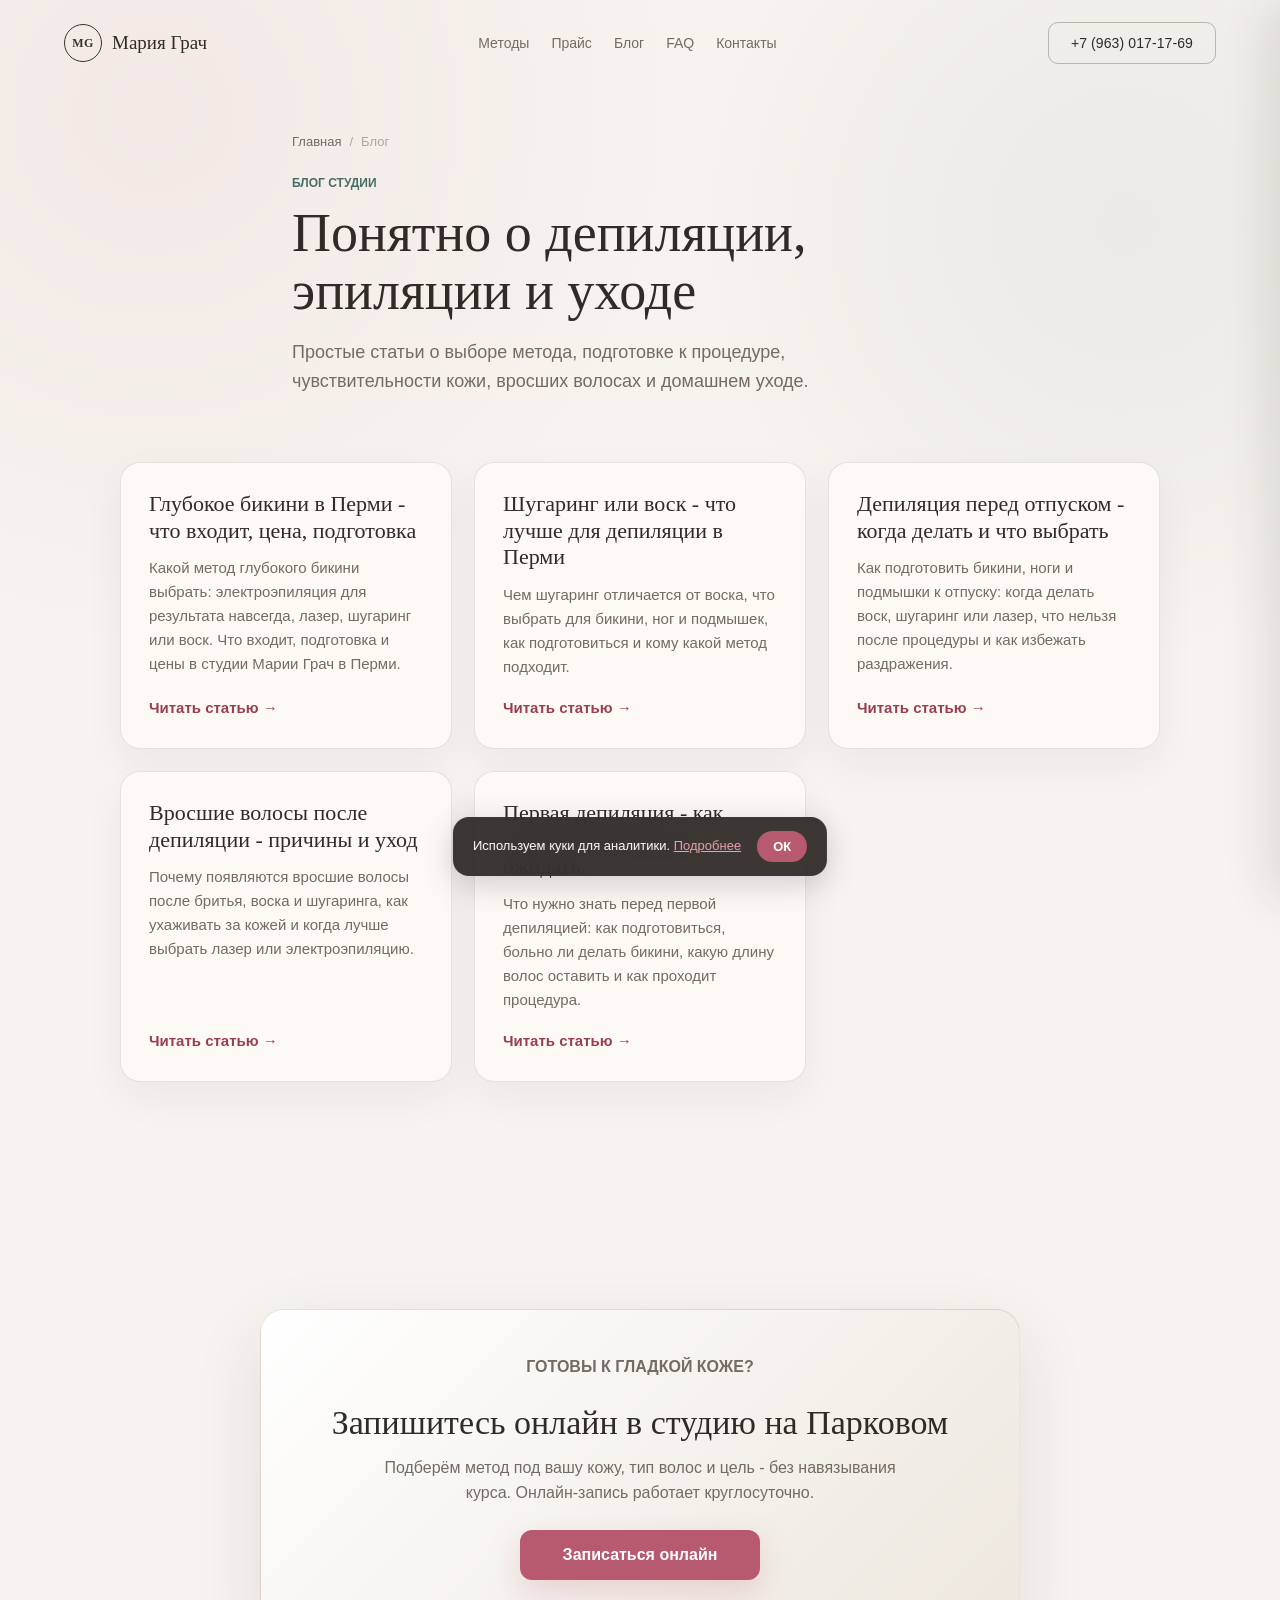
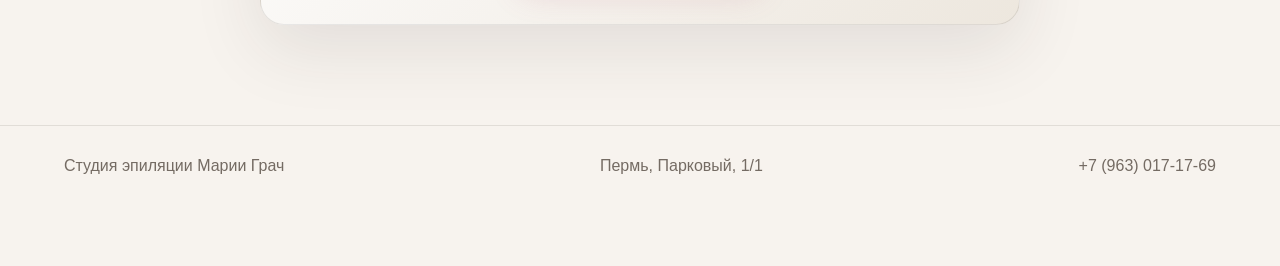
==== blog/index.html @ eac186ff "Обновить тексты блока блога" ====
<!doctype html>
<html lang="ru">
  <head>
    <meta charset="utf-8">
    <meta name="viewport" content="width=device-width, initial-scale=1">
    <title>Блог студии Марии Грач - депиляция и эпиляция в Перми</title>
    <meta name="description" content="Простые статьи о выборе метода, подготовке к процедуре, чувствительности кожи, вросших волосах и домашнем уходе от студии Марии Грач в Перми.">
    <meta name="theme-color" content="#f8f3f4">
    <meta property="og:title" content="Блог студии Марии Грач">
    <meta property="og:description" content="Разбираем простым языком лазер, электроэпиляцию, воск и шугаринг: без давления, страшилок и обещаний, которым нельзя верить.">
    <meta property="og:type" content="website">
    <meta property="og:url" content="https://www.grach-studio.ru/blog/">
    <meta property="og:image" content="https://www.grach-studio.ru/assets/img/hero.jpg">
    <link rel="canonical" href="https://www.grach-studio.ru/blog/">
    <link rel="icon" type="image/svg+xml" href="/favicon.svg">
    <link rel="icon" type="image/png" sizes="32x32" href="/favicon-32.png">
    <link rel="apple-touch-icon" href="/apple-touch-icon.png">
    <!-- Yandex.Metrika counter -->
    <script type="text/javascript">
        (function(m,e,t,r,i,k,a){
            m[i]=m[i]||function(){(m[i].a=m[i].a||[]).push(arguments)};
            m[i].l=1*new Date();
            for (var j = 0; j < document.scripts.length; j++) {if (document.scripts[j].src === r) { return; }}
            k=e.createElement(t),a=e.getElementsByTagName(t)[0],k.async=1,k.src=r,a.parentNode.insertBefore(k,a)
        })(window, document,'script','https://mc.yandex.ru/metrika/tag.js?id=109386062', 'ym');
        ym(109386062, 'init', {ssr:true, webvisor:true, clickmap:true, ecommerce:"dataLayer", referrer: document.referrer, url: location.href, accurateTrackBounce:true, trackLinks:true});
    </script>
    <noscript><div><img src="https://mc.yandex.ru/watch/109386062" style="position:absolute; left:-9999px;" alt="" /></div></noscript>
    <!-- /Yandex.Metrika counter -->
    <link rel="stylesheet" href="/styles.css?v=20260612-1">
  </head>
  <body class="blog-page">
    <header class="site-header">
      <a class="brand" href="/" aria-label="Студия эпиляции Марии Грач">
        <span class="brand-mark">MG</span>
        <span>Мария Грач</span>
      </a>
      <nav class="nav" aria-label="Основная навигация">
        <a href="/#methods">Методы</a>
        <a href="/#price">Прайс</a>
        <a href="/blog/">Блог</a>
        <a href="/#faq">FAQ</a>
        <a href="/#contacts">Контакты</a>
      </nav>
      <div class="header-actions" aria-label="Быстрые действия">
        <a class="header-phone" href="tel:+79630171769">+7 (963) 017-17-69</a>
        <button class="burger-btn" id="burgerBtn" aria-label="Открыть меню" aria-expanded="false">
          <span></span><span></span><span></span>
        </button>
      </div>
    </header>

    <div class="nav-overlay" id="navOverlay"></div>
    <nav class="nav-drawer" id="navDrawer" aria-label="Мобильное меню">
      <button class="nav-drawer-close" id="drawerClose" aria-label="Закрыть меню">&#x2715;</button>
      <div class="nav-drawer-links">
        <a href="/#methods" data-drawer-link>Методы</a>
        <a href="/#price" data-drawer-link>Прайс</a>
        <a href="/blog/" data-drawer-link>Блог</a>
        <a href="/#faq" data-drawer-link>FAQ</a>
        <a href="/#contacts" data-drawer-link>Контакты</a>
      </div>
      <a class="nav-drawer-phone" href="tel:+79630171769">+7 (963) 017-17-69</a>
      <a class="nav-drawer-cta" href="https://dikidi.net/980738">Записаться онлайн</a>
    </nav>

    <main id="top">
      <section class="blog-index-hero">
        <nav class="blog-breadcrumb" aria-label="Хлебные крошки">
          <a href="/">Главная</a> <span>/</span> <span>Блог</span>
        </nav>
        <p class="eyebrow">Блог студии</p>
        <h1>Понятно о депиляции, эпиляции и уходе</h1>
        <p class="blog-index-lead">Простые статьи о выборе метода, подготовке к процедуре, чувствительности кожи, вросших волосах и домашнем уходе.</p>
      </section>

      <section class="blog-index-list section">
        <div class="blog-grid">
          <article class="blog-card">
            <h2><a href="/blog/glubokoe-bikini-perm/">Глубокое бикини в Перми - что входит, цена, подготовка</a></h2>
            <p>Какой метод глубокого бикини выбрать: электроэпиляция для результата навсегда, лазер, шугаринг или воск. Что входит, подготовка и цены в студии Марии Грач в Перми.</p>
            <a class="blog-card-link" href="/blog/glubokoe-bikini-perm/">Читать статью →</a>
          </article>
          <article class="blog-card">
            <h2><a href="/blog/shugaring-ili-vosk/">Шугаринг или воск - что лучше для депиляции в Перми</a></h2>
            <p>Чем шугаринг отличается от воска, что выбрать для бикини, ног и подмышек, как подготовиться и кому какой метод подходит.</p>
            <a class="blog-card-link" href="/blog/shugaring-ili-vosk/">Читать статью →</a>
          </article>
          <article class="blog-card">
            <h2><a href="/blog/depilyaciya-pered-otpuskom/">Депиляция перед отпуском - когда делать и что выбрать</a></h2>
            <p>Как подготовить бикини, ноги и подмышки к отпуску: когда делать воск, шугаринг или лазер, что нельзя после процедуры и как избежать раздражения.</p>
            <a class="blog-card-link" href="/blog/depilyaciya-pered-otpuskom/">Читать статью →</a>
          </article>
          <article class="blog-card">
            <h2><a href="/blog/vrosshie-volosy-posle-depilyacii/">Вросшие волосы после депиляции - причины и уход</a></h2>
            <p>Почему появляются вросшие волосы после бритья, воска и шугаринга, как ухаживать за кожей и когда лучше выбрать лазер или электроэпиляцию.</p>
            <a class="blog-card-link" href="/blog/vrosshie-volosy-posle-depilyacii/">Читать статью →</a>
          </article>
          <article class="blog-card">
            <h2><a href="/blog/pervaya-depilyaciya/">Первая депиляция - как подготовиться и чего ожидать</a></h2>
            <p>Что нужно знать перед первой депиляцией: как подготовиться, больно ли делать бикини, какую длину волос оставить и как проходит процедура.</p>
            <a class="blog-card-link" href="/blog/pervaya-depilyaciya/">Читать статью →</a>
          </article>
        </div>
      </section>

      <section class="blog-cta-wide">
        <div class="blog-cta">
          <p class="eyebrow">Готовы к гладкой коже?</p>
          <h2>Запишитесь онлайн в студию на Парковом</h2>
          <p>Подберём метод под вашу кожу, тип волос и цель - без навязывания курса. Онлайн-запись работает круглосуточно.</p>
          <a class="button primary" href="https://dikidi.net/980738">Записаться онлайн</a>
        </div>
      </section>
    </main>

    <footer class="footer">
      <span>Студия эпиляции Марии Грач</span>
      <span>Пермь, Парковый, 1/1</span>
      <a href="tel:+79630171769">+7 (963) 017-17-69</a>
    </footer>

    <div class="mobile-bar" aria-label="Быстрая запись">
      <a href="https://dikidi.net/980738">Онлайн запись</a>
    </div>

    <div class="cookie-banner" id="cookieBanner">
      <p>Используем куки для аналитики. <a href="/privacy.html" target="_blank">Подробнее</a></p>
      <button class="cookie-btn" id="cookieAccept">ОК</button>
    </div>

    <script src="/script.js"></script>
  </body>
</html>
---- styles.css ----
:root {
  --bg: #F7F3EE;
  --surface: #FDFAF6;
  --ink: #302B27;
  --muted: #746B63;
  --line: rgba(70, 60, 50, 0.12);
  --rose: #B75A70;
  --rose-dark: #9A3D52;
  --teal: #476f67;
  --clay: #b87661;
  --ivory: #FDFAF5;
  --deep: #2A2420;
  --lilac: #EDE7DE;
  --shadow: 0 24px 70px rgba(48, 43, 39, 0.10);
}

* {
  box-sizing: border-box;
}

@keyframes fadeUp {
  from { opacity: 0; transform: translateY(18px); }
  to   { opacity: 1; transform: translateY(0); }
}

html {
  scroll-behavior: smooth;
}

body {
  margin: 0;
  font-family: "Segoe UI", "Helvetica Neue", Arial, sans-serif;
  color: var(--ink);
  background:
    radial-gradient(circle at 12% 8%, rgba(168, 75, 92, 0.08), transparent 28%),
    radial-gradient(circle at 84% 18%, rgba(71, 111, 103, 0.09), transparent 24%),
    linear-gradient(135deg, rgba(255, 255, 255, 0.28) 0 25%, transparent 25% 50%, rgba(255, 255, 255, 0.18) 50% 75%, transparent 75%),
    var(--bg);
  background-size: auto, auto, 18px 18px, auto;
  line-height: 1.5;
  font-weight: 400;
}

img {
  display: block;
  width: 100%;
  height: auto;
}

a {
  color: inherit;
}

.site-header {
  position: fixed;
  top: 0;
  left: 0;
  right: 0;
  z-index: 100;
  display: flex;
  align-items: center;
  justify-content: space-between;
  gap: 20px;
  width: 100%;
  padding: 22px clamp(40px, 5vw, 72px);
  background: transparent;
  border: none;
  border-radius: 0;
  box-shadow: none;
  backdrop-filter: none;
  -webkit-backdrop-filter: none;
  transition: background 0.32s ease, box-shadow 0.32s ease;
}

.site-header.is-scrolled {
  background: rgba(247, 243, 238, 0.94);
  box-shadow: 0 1px 0 rgba(70, 60, 50, 0.08);
  backdrop-filter: blur(18px);
  -webkit-backdrop-filter: blur(18px);
}

.brand {
  display: inline-flex;
  align-items: center;
  gap: 10px;
  font-weight: 700;
  text-decoration: none;
  white-space: nowrap;
}

.brand-mark {
  display: grid;
  width: 38px;
  height: 38px;
  place-items: center;
  color: #3A332D;
  background: transparent;
  border: 1.5px solid #3A332D;
  border-radius: 50%;
  font-size: 12px;
  font-weight: 600;
  letter-spacing: 0.5px;
  font-family: Georgia, "Times New Roman", serif;
}

.brand span:last-child {
  font-family: Georgia, "Times New Roman", serif;
  font-size: 19px;
  font-weight: 400;
  color: #302B27;
}

.nav {
  display: flex;
  align-items: center;
  gap: 22px;
  color: var(--muted);
  font-size: 14px;
  font-weight: 400;
}

.nav a {
  transition: color 0.18s ease, opacity 0.18s ease;
}

.nav a:hover {
  color: var(--ink);
  opacity: 0.85;
}

.nav a,
.button {
  text-decoration: none;
}

.header-actions {
  display: flex;
  align-items: center;
  gap: 8px;
}

.header-phone {
  display: inline-flex;
  min-height: 42px;
  align-items: center;
  padding: 0 22px;
  color: var(--ink);
  background: transparent;
  border: 1px solid rgba(58, 51, 45, 0.30);
  border-radius: 10px;
  font-size: 14px;
  font-weight: 400;
  text-decoration: none;
  letter-spacing: 0.1px;
  transition: background 0.18s ease, border-color 0.18s ease;
}

.header-phone:hover {
  background: rgba(58, 51, 45, 0.05);
  border-color: rgba(58, 51, 45, 0.45);
}

.hero {
  position: relative;
  min-height: min(860px, 100svh);
  display: block;
  overflow: hidden;
  background: linear-gradient(115deg, #F7F3EE 0% 52%, #EDE7DC 100%);
}

.hero-content {
  position: relative;
  z-index: 2;
  display: flex;
  flex-direction: column;
  justify-content: center;
  /* полная ширина — отступ задаётся внутренним контейнером */
  width: 100%;
  min-height: min(860px, 100svh);
  margin: 0;
  padding: 110px 0 80px;
  color: var(--ink);
  background: transparent;
}

/* ── Текстовый контейнер (ТЗ) ────────────────── */
.hero-text-container {
  padding-left: clamp(72px, 10vw, 154px);
  padding-right: 4%;
  max-width: 660px;
}

/* ── Заголовок h1 (ТЗ) ──────────────────────── */
.hero-title {
  line-height: 1.15;
  margin-bottom: 24px;
}

/* ── Подзаголовок (ТЗ) ──────────────────────── */
.hero-subtitle {
  line-height: 1.5;
  margin-bottom: 40px;
  color: #555555;
}

.hero-photo {
  position: absolute;
  inset: 0 0 0 auto;
  z-index: 0;
  width: 78%;
  min-height: 100%;
  overflow: hidden;
  background-image: url("assets/img/hero.jpg");
  background-position: 34% 18%;
  background-size: cover;
  background-repeat: no-repeat;
}

.hero-photo::before {
  content: "";
  position: absolute;
  inset: 0;
  z-index: 1;
  /* градиент: плотный слева (под текстом), тает к центру */
  background: linear-gradient(90deg,
    #F7F3EE 0%,
    rgba(247, 243, 238, 0.95) 7%,
    rgba(247, 243, 238, 0.70) 18%,
    rgba(247, 243, 238, 0.30) 30%,
    rgba(247, 243, 238, 0.06) 42%,
    transparent 56%
  );
  pointer-events: none;
}

.eyebrow {
  margin: 0 0 12px;
  color: var(--teal);
  font-size: 12px;
  font-weight: 700;
  letter-spacing: 0;
  text-transform: uppercase;
}

.hero .eyebrow {
  color: #7A6558;
}

.hero-kicker {
  color: #7A6558;
  font-size: 12px;
  font-weight: 500;
  letter-spacing: 2px;
  margin-bottom: 28px;
  animation: fadeUp 0.7s ease both;
}

.hero h1 {
  animation: fadeUp 0.7s 0.12s ease both;
}

.hero .hero-lead {
  animation: fadeUp 0.7s 0.22s ease both;
}

.hero .hero-actions {
  animation: fadeUp 0.7s 0.32s ease both;
}

.hero .proof-row {
  animation: fadeUp 0.7s 0.44s ease both;
}

.hero h1 {
  max-width: 620px;
  margin: 0;
}

.mobile-hero-photo,
.mobile-lead,
.mobile-cta {
  display: none;
}

h1,
h2,
h3,
p {
  margin-top: 0;
}

h1 {
  max-width: 760px;
  margin-bottom: 18px;
  font-family: Georgia, "Times New Roman", serif;
  font-size: clamp(42px, 7vw, 84px);
  font-weight: 450;
  line-height: 0.96;
  letter-spacing: 0;
}

.hero-title-main,
.hero-title-name {
  display: block;
}

.hero-title-main {
  font-family: "Segoe UI", "Helvetica Neue", Arial, sans-serif;
  font-size: clamp(36px, 4.2vw, 54px);
  font-weight: 380;
  line-height: 1.06;
  letter-spacing: -0.5px;
}

.hero-title-name {
  font-family: Georgia, "Times New Roman", serif;
  font-size: clamp(56px, 7.2vw, 88px);
  font-weight: 400;
  font-style: italic;
  line-height: 0.96;
  letter-spacing: -1px;
}

h2 {
  margin-bottom: 18px;
  font-family: Georgia, "Times New Roman", serif;
  font-size: clamp(30px, 4.6vw, 54px);
  font-weight: 450;
  line-height: 1.05;
  letter-spacing: 0;
}

h3 {
  margin-bottom: 10px;
  font-size: 24px;
  font-weight: 560;
  line-height: 1.15;
}

.hero-lead {
  max-width: 480px;
  margin: 28px 0 38px;
  color: #6b6059;
  font-size: clamp(17px, 1.8vw, 23px);
  line-height: 1.58;
  font-weight: 400;
}

.hero-actions,
.contact-actions {
  display: flex;
  flex-wrap: wrap;
  gap: 12px;
}

.hero-actions .button {
  width: min(100%, 320px);
  min-height: 60px;
  font-size: 15px;
  font-weight: 500;
  letter-spacing: 0.3px;
  border-radius: 18px;
}

.button {
  display: inline-flex;
  min-height: 46px;
  align-items: center;
  justify-content: center;
  padding: 12px 18px;
  border: 1px solid transparent;
  border-radius: 12px;
  font-weight: 650;
  text-align: center;
  transition: transform 0.24s ease, background 0.24s ease, box-shadow 0.24s ease;
}

.button.primary {
  color: #fff;
  background: #B75A70;
  box-shadow: 0 12px 32px rgba(183, 90, 112, 0.22);
}

.button.primary:hover {
  background: #A34862;
  box-shadow: 0 18px 40px rgba(183, 90, 112, 0.28);
}

.button.secondary {
  color: var(--ink);
  background: #fff;
  border-color: var(--line);
}

.button.light {
  color: var(--deep);
  background: var(--ivory);
}

.button:hover,
.mini-button:hover,
.slot-grid a:hover {
  transform: translateY(-1px);
  transition: transform 0.2s ease, background 0.2s ease, box-shadow 0.2s ease;
}

.hero .button.secondary {
  color: var(--ink);
  background: rgba(255, 255, 255, 0.14);
  border-color: rgba(44, 42, 41, 0.12);
}

.hero-vk-note {
  margin: 14px 0 0;
  color: var(--muted);
  font-size: 13px;
  line-height: 1.5;
}

.proof-row {
  display: flex;
  flex-wrap: wrap;
  gap: 0;
  margin-top: 40px;
}

.proof-row span,
.rating-line,
.price-note {
  color: var(--muted);
  font-size: 13px;
}

.proof-row span {
  color: var(--ink);
  padding: 0 18px;
  background: transparent;
  border-right: 1px solid rgba(70, 60, 50, 0.10);
}

.proof-row b {
  font-weight: 500;
}

.proof-row span:first-child {
  padding-left: 0;
}

.proof-row span:last-child {
  border-right: 0;
}

main {
  display: flex;
  flex-direction: column;
}

main > section {
  order: 3;
}

.hero {
  order: 1;
}

.qr-section {
  order: 2;
}

.section,
.offer-band,
.footer {
  padding-inline: clamp(16px, 5vw, 72px);
}

/* ── Cookie banner ───────────────────────────── */
.cookie-banner {
  position: fixed;
  bottom: 24px;
  left: 50%;
  transform: translateX(-50%);
  z-index: 9000;
  display: flex;
  align-items: center;
  gap: 16px;
  padding: 14px 20px;
  background: rgba(44, 38, 34, 0.92);
  backdrop-filter: blur(12px);
  border-radius: 16px;
  color: #fff;
  font-size: 13px;
  max-width: min(520px, calc(100vw - 32px));
  box-shadow: 0 8px 32px rgba(0,0,0,0.18);
  transition: opacity 0.3s ease, transform 0.3s ease;
}

.cookie-banner.is-hidden {
  opacity: 0;
  pointer-events: none;
  transform: translateX(-50%) translateY(16px);
}

@media (max-width: 768px) {
  .cookie-banner {
    bottom: 10px;
    left: 10px;
    right: 10px;
    transform: none;
    display: grid;
    grid-template-columns: minmax(0, 1fr) auto;
    border-radius: 16px;
    max-width: none;
    width: calc(100% - 20px);
    padding: 10px 12px;
    gap: 10px;
  }

  .cookie-banner.is-hidden {
    transform: translateY(100%);
  }
}

.cookie-banner p {
  margin: 0;
  line-height: 1.4;
  flex: 1;
}

@media (max-width: 768px) {
  .cookie-banner p {
    font-size: 12px;
    line-height: 1.35;
  }
}

.cookie-banner a {
  color: #e8a0b0;
  text-decoration: underline;
}

.cookie-btn {
  flex-shrink: 0;
  padding: 8px 16px;
  background: #B75A70;
  color: #fff;
  border: none;
  border-radius: 999px;
  font-size: 13px;
  font-weight: 600;
  cursor: pointer;
  transition: background 0.2s;
}

.cookie-btn:hover {
  background: #A34862;
}

.section {
  padding-block: clamp(58px, 8vw, 104px);
}

.intro {
  background: var(--ivory);
}

.section-head {
  max-width: 760px;
  margin-bottom: 34px;
}

.intro-grid {
  display: grid;
  grid-template-columns: repeat(2, minmax(0, 1fr));
  gap: 28px;
  max-width: 1040px;
  color: var(--muted);
  font-size: 18px;
}

.honesty-grid {
  display: grid;
  grid-template-columns: repeat(4, minmax(0, 1fr));
  gap: 14px;
}

.honesty-grid article {
  min-height: 260px;
  padding: 24px;
  background: rgba(255, 255, 255, 0.52);
  border: 1px solid rgba(44, 42, 41, 0.07);
  border-radius: 16px;
  box-shadow: 0 18px 58px rgba(44, 42, 41, 0.055);
  transition: background 0.24s ease, border-color 0.24s ease, transform 0.24s ease;
}

.honesty-grid article:hover {
  background: rgba(168, 75, 92, 0.075);
  border-color: rgba(168, 75, 92, 0.2);
  transform: translateY(-3px);
}

.honesty-grid h3 {
  font-size: 20px;
  font-weight: 520;
}

.honesty-grid p {
  margin-bottom: 0;
  color: var(--muted);
  line-height: 1.65;
}

.manifesto p {
  padding: 24px 26px;
  background: rgba(255, 255, 255, 0.64);
  border-left: 3px solid var(--rose);
  border-radius: 0 16px 16px 0;
  line-height: 1.68;
}

.method-grid,
.master-grid,
.result-grid,
.review-grid {
  display: grid;
  gap: 18px;
}

.service {
  background:
    linear-gradient(180deg, rgba(255, 255, 255, 0.36), rgba(253, 251, 247, 0.1)),
    var(--bg);
}

.service-track {
  display: grid;
  grid-template-columns: repeat(3, minmax(0, 1fr));
  gap: 18px;
}

.service-card {
  min-height: 280px;
  padding: clamp(22px, 3vw, 32px);
  background:
    linear-gradient(145deg, rgba(255, 253, 250, 0.9), rgba(242, 235, 226, 0.72)),
    var(--surface);
  border: 1px solid rgba(44, 42, 41, 0.065);
  border-radius: 18px;
  box-shadow: 0 22px 64px rgba(44, 42, 41, 0.07);
}

.service-icon {
  display: inline-flex;
  width: 42px;
  height: 42px;
  align-items: center;
  justify-content: center;
  margin-bottom: 44px;
  color: var(--rose);
  background: rgba(168, 75, 92, 0.08);
  border: 1px solid rgba(168, 75, 92, 0.16);
  border-radius: 50%;
  font-family: Georgia, "Times New Roman", serif;
  font-size: 15px;
}

.service-card h3 {
  font-size: 22px;
  font-weight: 520;
}

.service-card p {
  margin-bottom: 0;
  color: var(--muted);
  line-height: 1.65;
}

.service-dots {
  display: none;
}

.method-grid {
  display: block;
}

.method-card,
.master-card,
blockquote,
.accordion details {
  background: var(--surface);
  border: 1px solid var(--line);
  border-radius: 16px;
  box-shadow: 0 16px 54px rgba(44, 42, 41, 0.07);
}

.method-card {
  display: grid;
  grid-template-columns: minmax(260px, 0.78fr) minmax(0, 1fr);
  grid-template-areas:
    "image title"
    "image copy";
  column-gap: clamp(26px, 5vw, 72px);
  row-gap: 18px;
  align-items: center;
  overflow: visible;
}

.service-direction-card {
  padding: clamp(38px, 6vw, 70px) 0 !important;
  background: transparent !important;
  border: 0 !important;
  border-bottom: 1px solid rgba(0, 0, 0, 0.06) !important;
  border-radius: 0 !important;
  box-shadow: none !important;
}

.service-direction-card:first-child {
  padding-top: 8px !important;
}

.service-direction-card:last-child {
  border-bottom: 0 !important;
  padding-bottom: 0 !important;
}

.service-direction-card:nth-child(even) {
  grid-template-columns: minmax(0, 1fr) minmax(260px, 0.78fr);
  grid-template-areas:
    "title image"
    "copy image";
}

.method-copy {
  grid-area: copy;
  max-width: 660px;
}

.method-card > h3 {
  grid-area: title;
  max-width: 620px;
  align-self: end;
  margin: 0;
  font-family: Georgia, "Times New Roman", serif;
  font-size: clamp(34px, 5vw, 62px);
  font-weight: 400;
  line-height: 0.98;
  letter-spacing: 0;
}

.method-copy p {
  max-width: 600px;
  margin-bottom: 22px;
  color: #4f4842;
  font-size: clamp(16px, 1.6vw, 19px);
  line-height: 1.68;
}

.method-card img {
  grid-area: image;
  width: 100%;
  height: clamp(300px, 34vw, 520px);
  object-fit: cover;
  object-position: center center;
  border-radius: 12px;
  box-shadow: 0 24px 70px rgba(44, 42, 41, 0.10);
}

.method-laser img {
  object-position: center 42%;
}

.method-wax img {
  object-position: center 45%;
}

.method-electro img {
  object-position: center 42%;
}

.method-card p,
.master-card p,
.trust-copy p,
.contacts p,
blockquote p {
  color: var(--muted);
}

.service-list {
  display: grid;
  gap: 10px;
  max-width: 620px;
  margin: 0;
  padding: 0 0 0 18px;
  list-style: none;
}

.service-list-item {
  position: relative;
  color: #444;
  font-size: 15px;
  line-height: 1.55;
}

.service-list-item::before {
  content: "•";
  position: absolute;
  left: -18px;
  top: 0;
  color: #A35C6A;
  font-weight: 700;
}

.service-list-item b {
  color: var(--ink);
  font-weight: 650;
}

.service-link-action {
  display: inline-block;
  margin-top: 24px;
  padding-bottom: 3px;
  color: #A35C6A;
  border-bottom: 1px solid currentColor;
  font-size: 15px;
  font-weight: 600;
  text-decoration: none;
  transition: opacity 0.25s ease, letter-spacing 0.25s ease;
}

.service-link-action:hover {
  opacity: 0.82;
  letter-spacing: 0.4px;
}

.mini-button {
  display: inline-flex;
  min-height: 38px;
  align-items: center;
  padding: 8px 13px;
  color: var(--rose-dark);
  background: rgba(168, 75, 92, 0.08);
  border: 1px solid rgba(168, 75, 92, 0.18);
  border-radius: 999px;
  font-size: 14px;
  font-weight: 650;
  text-decoration: none;
  transition: transform 0.24s ease, background 0.24s ease;
}

.offer-band {
  display: flex;
  align-items: center;
  justify-content: space-between;
  gap: 26px;
  margin: 0 clamp(16px, 5vw, 72px);
  padding-block: 32px;
  background:
    radial-gradient(circle at 92% 20%, rgba(255, 255, 255, 0.14), transparent 22%),
    linear-gradient(135deg, #3a302d, #5b3938 52%, #7e4653);
  color: #fff;
  border-radius: 18px;
  box-shadow: var(--shadow);
}

.offer-band h2 {
  margin-bottom: 8px;
  font-size: clamp(28px, 4vw, 46px);
}

.offer-band p:not(.eyebrow) {
  max-width: 720px;
  margin-bottom: 0;
  color: rgba(255, 255, 255, 0.78);
}

.scarcity {
  display: inline-flex;
  margin-top: 18px;
  padding: 8px 12px;
  color: #fff;
  background: rgba(255, 255, 255, 0.12);
  border: 1px solid rgba(255, 255, 255, 0.22);
  border-radius: 999px;
  font-size: 14px;
  backdrop-filter: blur(12px);
}

.discount-section {
  padding: clamp(28px, 5vw, 58px) clamp(16px, 5vw, 72px) 0;
}

.discount-card {
  display: grid;
  grid-template-columns: minmax(0, 1fr) auto;
  gap: 28px;
  align-items: center;
  padding: clamp(24px, 4vw, 40px);
  background:
    radial-gradient(circle at 92% 18%, rgba(255, 255, 255, 0.16), transparent 32%),
    linear-gradient(135deg, #8f4554, #a35c6a 54%, #743241);
  color: #fff;
  border: 1px solid rgba(255, 255, 255, 0.16);
  border-radius: 22px;
  box-shadow: 0 28px 86px rgba(116, 50, 65, 0.22);
}

.discount-card .eyebrow {
  color: rgba(255, 255, 255, 0.78);
}

.discount-card h2 {
  max-width: 760px;
  margin-bottom: 10px;
  color: #fff;
  font-size: clamp(30px, 4vw, 48px);
}

.discount-card p:not(.eyebrow) {
  max-width: 760px;
  margin-bottom: 0;
  color: rgba(255, 255, 255, 0.82);
}

.discount-actions {
  display: grid;
  gap: 10px;
  min-width: 240px;
}

.discount-actions span {
  color: rgba(255, 255, 255, 0.72);
  font-size: 14px;
  text-align: center;
}

.discount-button {
  min-height: 54px;
  color: #843d4d;
  background: #fffaf5;
  border-color: rgba(255, 255, 255, 0.7);
  box-shadow: 0 18px 40px rgba(44, 42, 41, 0.16);
}

.discount-button:hover {
  background: #fff;
  box-shadow:
    inset 0 0 0 1px rgba(163, 92, 106, 0.12),
    0 22px 46px rgba(44, 42, 41, 0.2);
}

.trust {
  display: grid;
  grid-template-columns: minmax(280px, 0.8fr) minmax(0, 1fr);
  gap: clamp(28px, 5vw, 72px);
  align-items: center;
}

.trust-media img {
  max-height: 620px;
  aspect-ratio: 2 / 3;
  object-fit: cover;
  object-position: center center;
  border-radius: 18px;
  box-shadow: var(--shadow);
}

.check-list {
  display: grid;
  gap: 14px;
  padding: 0;
  margin: 0;
  list-style: none;
}

.check-list li {
  position: relative;
  padding-left: 30px;
  color: var(--muted);
}

.check-list li::before {
  position: absolute;
  left: 0;
  top: 2px;
  width: 18px;
  height: 18px;
  content: "";
  background: var(--teal);
  border-radius: 50%;
}

.master-grid {
  grid-template-columns: repeat(2, minmax(0, 1fr));
}

.master-card {
  position: relative;
  display: grid;
  grid-template-columns: 0.9fr 1fr;
  overflow: hidden;
}

.master-photo {
  position: relative;
  min-height: 430px;
}

.master-card img {
  display: block;
  width: 100%;
  height: 100%;
  min-height: 430px;
  object-fit: cover;
  object-position: center top;
}

.master-card.focus {
  border-color: rgba(168, 75, 92, 0.42);
  box-shadow: var(--shadow);
}

.recommend-badge {
  position: absolute;
  top: 18px;
  left: 18px;
  z-index: 2;
  padding: 8px 12px;
  color: #fff;
  background: rgba(168, 75, 92, 0.92);
  border-radius: 999px;
  font-size: 12px;
  font-weight: 700;
  text-transform: uppercase;
  backdrop-filter: blur(10px);
}

.master-body {
  display: flex;
  flex-direction: column;
  align-items: flex-start;
  padding: 26px;
}

.master-role {
  margin-bottom: 8px;
  color: var(--teal);
  font-size: 13px;
  font-weight: 650;
  text-transform: uppercase;
}

.rating-line {
  margin: auto 0 18px;
  padding-top: 18px;
  font-weight: 700;
}

.review-link {
  display: inline-flex;
  flex-wrap: wrap;
  gap: 4px 10px;
  align-items: baseline;
  color: var(--muted);
  text-decoration: none;
}

.review-link span {
  color: var(--rose-dark);
  border-bottom: 1px solid rgba(168, 75, 92, 0.34);
  font-weight: 700;
}

.review-link:hover span,
cite a:hover,
.reviews-source-link:hover,
.map-links a:hover {
  border-color: currentColor;
}

.result-grid {
  grid-template-columns: repeat(3, minmax(0, 1fr));
}

figure {
  margin: 0;
}

figure img {
  height: clamp(340px, 36vw, 520px);
  object-fit: cover;
  object-position: center center;
  border-radius: 18px;
  transition: transform 0.28s ease;
}

figure:hover img {
  transform: scale(1.02);
}

figcaption {
  padding-top: 10px;
  color: var(--muted);
  font-size: 14px;
}

.quiz,
.price {
  background: var(--ivory);
}

.quiz-panel {
  display: grid;
  grid-template-columns: 1fr minmax(280px, 0.72fr);
  gap: 18px;
  padding: 22px;
  background: var(--surface);
  border: 1px solid var(--line);
  border-radius: 18px;
  box-shadow: 0 12px 44px rgba(44, 42, 41, 0.07);
}

.quiz-options {
  display: grid;
  gap: 10px;
}

.quiz-options button {
  min-height: 52px;
  padding: 14px 16px;
  color: var(--ink);
  background: rgba(168, 75, 92, 0.06);
  border: 1px solid rgba(168, 75, 92, 0.14);
  border-radius: 14px;
  font: inherit;
  font-weight: 600;
  text-align: left;
  cursor: pointer;
}

.quiz-options button.active {
  color: #fff;
  background: var(--rose);
}

.quiz-result {
  display: grid;
  align-content: center;
  gap: 8px;
  padding: 22px;
  color: var(--muted);
  background: var(--bg);
  border-radius: 16px;
}

.quiz-result b {
  color: var(--ink);
  font-family: Georgia, "Times New Roman", serif;
  font-size: 24px;
  font-weight: 500;
}

.slots {
  display: grid;
  grid-template-columns: minmax(0, 0.78fr) minmax(300px, 1fr);
  gap: 28px;
  align-items: center;
  padding: 42px clamp(16px, 5vw, 72px);
  background: var(--deep);
  color: #fff;
}

.slots p {
  max-width: 620px;
  color: rgba(255, 255, 255, 0.72);
}

.slot-grid {
  display: grid;
  gap: 10px;
}

.slot-grid a {
  display: flex;
  justify-content: space-between;
  gap: 18px;
  padding: 16px;
  color: #fff;
  background: rgba(255, 255, 255, 0.1);
  border: 1px solid rgba(255, 255, 255, 0.16);
  border-radius: 14px;
  text-decoration: none;
  transition: transform 0.24s ease, background 0.24s ease;
}

.slot-grid b {
  color: #ffdce4;
  white-space: nowrap;
}

.accordion {
  display: grid;
  gap: 12px;
}

summary {
  position: relative;
  display: grid;
  gap: 5px;
  cursor: pointer;
  padding: 20px 58px 20px 20px;
  font-size: 20px;
  font-weight: 600;
  list-style: none;
}

summary::-webkit-details-marker {
  display: none;
}

summary::after {
  position: absolute;
  top: 22px;
  right: 22px;
  content: "+";
  color: var(--rose);
  font-size: 24px;
  line-height: 1;
}

details[open] summary::after {
  content: "×";
}

summary small {
  color: var(--muted);
  font-size: 14px;
  font-weight: 400;
}

.price-list {
  display: grid;
  padding: 0 20px 20px;
}

.price-list div {
  display: grid;
  grid-template-columns: minmax(0, 1fr) auto auto;
  align-items: center;
  gap: 16px;
  padding: 13px 0;
  border-top: 1px solid var(--line);
}

.price-list span {
  color: var(--muted);
}

.price-list b {
  min-width: 150px;
  text-align: right;
  font-weight: 600;
}

.price-list a {
  padding: 7px 10px;
  color: var(--rose-dark);
  background: rgba(168, 75, 92, 0.08);
  border-radius: 999px;
  font-size: 13px;
  font-weight: 650;
  text-decoration: none;
}

.price-note {
  max-width: 720px;
  margin-top: 18px;
}

.review-grid {
  grid-template-columns: repeat(3, minmax(0, 1fr));
}

blockquote {
  margin: 0;
  padding: 24px;
}

blockquote p {
  font-size: 18px;
}

cite {
  color: var(--teal);
  font-style: normal;
  font-weight: 600;
}

cite a {
  color: inherit;
  text-decoration: none;
  border-bottom: 1px solid rgba(69, 99, 92, 0.32);
}

.reviews-source-link {
  display: inline-flex;
  margin-top: 22px;
  color: var(--rose-dark);
  border-bottom: 1px solid rgba(168, 75, 92, 0.34);
  font-size: 15px;
  font-weight: 700;
  text-decoration: none;
}

.contacts {
  display: grid;
  grid-template-columns: minmax(0, 1fr) auto;
  gap: 30px;
  align-items: center;
  background: var(--lilac);
}

.contacts p {
  max-width: 680px;
  margin-bottom: 0;
}

.map-links {
  display: flex;
  flex-wrap: wrap;
  gap: 12px 18px;
  margin-top: 18px;
}

.map-links a {
  color: var(--rose-dark);
  border-bottom: 1px solid rgba(168, 75, 92, 0.34);
  font-size: 15px;
  font-weight: 700;
  text-decoration: none;
}

.consultation-section {
  display: grid;
  grid-template-columns: minmax(0, 0.9fr) minmax(320px, 0.72fr);
  gap: clamp(24px, 5vw, 64px);
  align-items: center;
  background:
    radial-gradient(circle at 16% 12%, rgba(221, 183, 128, 0.20), transparent 30%),
    linear-gradient(135deg, rgba(255, 255, 255, 0.58), rgba(253, 250, 246, 0.94)),
    var(--ivory);
  border-top: 1px solid rgba(70, 60, 50, 0.08);
  border-bottom: 1px solid rgba(70, 60, 50, 0.08);
}

.consultation-copy {
  max-width: 680px;
}

.consultation-copy p:not(.eyebrow) {
  max-width: 610px;
  color: var(--muted);
  font-size: 17px;
  line-height: 1.7;
}

.consultation-form {
  display: grid;
  gap: 12px;
  padding: clamp(22px, 3.5vw, 34px);
  background:
    linear-gradient(145deg, rgba(255, 255, 255, 0.92), rgba(255, 249, 242, 0.78)),
    #fff;
  border: 1px solid rgba(70, 60, 50, 0.10);
  border-radius: 24px;
  box-shadow:
    0 24px 58px rgba(70, 60, 50, 0.12),
    inset 0 1px 0 rgba(255, 255, 255, 0.92);
}

.consultation-submit {
  min-height: 56px;
  border-radius: 999px;
}

.contact-actions {
  justify-content: flex-end;
}

.footer {
  display: flex;
  flex-wrap: wrap;
  gap: 14px 24px;
  justify-content: space-between;
  padding-block: 28px 88px;
  color: var(--muted);
  border-top: 1px solid var(--line);
}

.footer a {
  text-decoration: none;
}

.mobile-bar {
  position: fixed;
  right: 0;
  bottom: 0;
  left: 0;
  z-index: 20;
  display: none;
  padding: 10px 12px 12px;
  background: rgba(249, 246, 240, 0.82);
  backdrop-filter: blur(16px);
  border-top: 1px solid var(--line);
  opacity: 0;
  pointer-events: none;
  transform: translateY(18px);
  transition: opacity 0.22s ease, transform 0.22s ease;
}

.mobile-bar a {
  display: flex;
  min-height: 48px;
  align-items: center;
  justify-content: center;
  color: #fff;
  background: var(--rose);
  border-radius: 14px;
  font-weight: 700;
  text-decoration: none;
}

.mobile-bar.is-visible {
  opacity: 1;
  pointer-events: auto;
  transform: translateY(0);
}

/* ── Burger button ──────────────────────────── */
.burger-btn {
  display: none;
  flex-direction: column;
  justify-content: center;
  align-items: center;
  gap: 5px;
  width: 40px;
  height: 40px;
  padding: 0;
  background: rgba(255, 255, 255, 0.42);
  border: 1px solid rgba(70, 60, 50, 0.14);
  border-radius: 12px;
  cursor: pointer;
}

.burger-btn span {
  display: block;
  width: 18px;
  height: 1.5px;
  background: #302B27;
  border-radius: 2px;
  transition: transform 0.22s ease, opacity 0.22s ease;
}

.burger-btn.is-open span:nth-child(1) { transform: translateY(6.5px) rotate(45deg); }
.burger-btn.is-open span:nth-child(2) { opacity: 0; }
.burger-btn.is-open span:nth-child(3) { transform: translateY(-6.5px) rotate(-45deg); }

/* ── Nav overlay ─────────────────────────────── */
.nav-overlay {
  display: none;
  position: fixed;
  inset: 0;
  z-index: 200;
  background: rgba(0, 0, 0, 0.18);
  backdrop-filter: blur(2px);
  opacity: 0;
  pointer-events: none;
  transition: opacity 0.25s ease;
}

.nav-overlay.is-open {
  opacity: 1;
  pointer-events: auto;
}

/* ── Nav drawer ───────────────────────────────── */
.nav-drawer {
  position: fixed;
  top: 0;
  right: 0;
  bottom: 0;
  z-index: 201;
  width: min(86vw, 340px);
  display: flex;
  flex-direction: column;
  padding: 32px 28px 40px;
  background: #F7F3EE;
  border-radius: 24px 0 0 24px;
  box-shadow: -12px 0 48px rgba(48, 43, 39, 0.12);
  transform: translateX(100%);
  transition: transform 0.26s cubic-bezier(0.22, 1, 0.36, 1);
  overflow-y: auto;
}

.nav-drawer.is-open {
  transform: translateX(0);
}

.nav-drawer-close {
  align-self: flex-end;
  width: 36px;
  height: 36px;
  display: flex;
  align-items: center;
  justify-content: center;
  background: rgba(70, 60, 50, 0.08);
  border: none;
  border-radius: 10px;
  cursor: pointer;
  font-size: 18px;
  color: #746B63;
  margin-bottom: 32px;
}

.nav-drawer-links {
  display: flex;
  flex-direction: column;
  gap: 0;
  margin-bottom: 40px;
}

.nav-drawer-links a {
  padding: 16px 0;
  font-family: Georgia, "Times New Roman", serif;
  font-size: 22px;
  font-weight: 400;
  color: #302B27;
  text-decoration: none;
  border-bottom: 1px solid rgba(70, 60, 50, 0.09);
  transition: color 0.16s ease;
}

.nav-drawer-links a:hover {
  color: #B75A70;
}

.nav-drawer-phone {
  display: block;
  margin-bottom: 16px;
  color: #746B63;
  font-size: 15px;
  text-decoration: none;
}

.nav-drawer-cta {
  display: flex;
  align-items: center;
  justify-content: center;
  min-height: 56px;
  border-radius: 16px;
  background: #B75A70;
  color: #fff;
  font-size: 15px;
  font-weight: 500;
  text-decoration: none;
  box-shadow: 0 10px 28px rgba(183, 90, 112, 0.22);
  transition: background 0.18s ease, box-shadow 0.18s ease;
}

.nav-drawer-cta:hover {
  background: #A34862;
  box-shadow: 0 14px 36px rgba(183, 90, 112, 0.28);
}

@media (max-width: 980px) {
  .site-header {
    top: 12px;
    left: 50%;
    right: auto;
    width: calc(100% - 24px);
    padding: 10px 12px 10px 16px;
    background: rgba(255, 255, 255, 0.78);
    border: 1px solid rgba(255, 255, 255, 0.52);
    border-radius: 18px;
    box-shadow: 0 4px 24px rgba(48, 43, 39, 0.08);
    backdrop-filter: blur(20px);
    -webkit-backdrop-filter: blur(20px);
    transform: translateX(-50%);
    transition: none;
  }

  .site-header.is-scrolled {
    background: rgba(255, 255, 255, 0.78);
    box-shadow: 0 4px 24px rgba(48, 43, 39, 0.08);
    backdrop-filter: blur(20px);
  }

  .nav {
    display: none;
  }

  .header-phone {
    display: none;
  }

  .burger-btn {
    display: flex;
  }

  .nav-overlay {
    display: block;
  }

  .hero {
    display: flex;
    min-height: auto;
    flex-direction: column;
    padding-top: 82px;
  }

  .hero-content {
    order: 1;
    width: 100%;
    min-height: auto;
    padding: 28px 0 32px;
    background: transparent;
  }

  .hero-text-container {
    padding-left: 20px;
    padding-right: 20px;
    max-width: none;
  }

  .hero-photo {
    display: none;
  }

  .hero-photo::before {
    display: none;
  }

  .mobile-hero-photo {
    display: block;
    order: -1;
    height: min(76vw, 440px);
    margin: -82px -20px 36px;
    overflow: hidden;
    border-radius: 0 0 28px 28px;
    box-shadow: 0 16px 48px rgba(48, 43, 39, 0.12);
  }

  .mobile-hero-photo img {
    width: 100%;
    height: 100%;
    object-fit: cover;
    object-position: 50% 12%;
  }

  .intro-grid,
  .method-grid,
  .master-grid,
  .result-grid,
  .review-grid,
  .honesty-grid,
  .contacts,
  .consultation-section,
  .quiz-panel,
  .slots {
    grid-template-columns: 1fr;
  }

  .method-card,
  .service-direction-card:nth-child(even) {
    grid-template-columns: 1fr;
    grid-template-areas:
      "title"
      "image"
      "copy";
    row-gap: 18px;
  }

  .method-card > h3 {
    max-width: 100%;
  }

  .method-card img {
    height: clamp(280px, 58vw, 430px);
  }

  .service-track {
    display: flex;
    gap: 14px;
    overflow-x: auto;
    scroll-snap-type: x mandatory;
    padding: 2px 20px 12px;
    margin-inline: -20px;
  }

  .service-card {
    min-width: min(82vw, 360px);
    min-height: 250px;
    scroll-snap-align: start;
  }

  .offer-band {
    align-items: flex-start;
    flex-direction: column;
  }

  .discount-card {
    grid-template-columns: 1fr;
  }

  .discount-actions {
    min-width: 0;
  }

  .master-card {
    grid-template-columns: 1fr;
  }

  .master-photo {
    min-height: 0;
  }

  .master-card img {
    min-height: 0;
    height: 520px;
  }

  .recommend-badge {
    top: auto;
    bottom: 22px;
  }

  .contact-actions {
    justify-content: flex-start;
  }

  .consultation-copy {
    text-align: center;
    margin: 0 auto;
  }

  .consultation-copy p:not(.eyebrow) {
    margin-right: auto;
    margin-left: auto;
  }

  .carousel {
    display: flex;
    gap: 14px;
    overflow-x: auto;
    scroll-snap-type: x mandatory;
    padding-bottom: 8px;
  }

  .carousel figure {
    min-width: min(82vw, 360px);
    scroll-snap-align: start;
  }
}

/* ══════════════════════════════════════════════
   MOBILE PREMIUM HERO  (@media ≤ 768px)
   Центрированная карточная компоновка
   ══════════════════════════════════════════════ */
@media (max-width: 768px) {

  /* хедер скрыт на первом экране, появляется при скролле */
  .site-header {
    opacity: 0;
    pointer-events: none;
    transform: translateY(-6px);
    transition: opacity 0.3s ease, transform 0.3s ease;
  }

  .site-header.is-scrolled {
    opacity: 1;
    pointer-events: auto;
    transform: translateY(0);
  }

  /* 1. Главный контейнер — фото с самого верха */
  .hero {
    min-height: 100svh;
    padding-top: 0;
  }

  .hero-content {
    padding: 0 0 40px;
    align-items: center;
    text-align: center;
    justify-content: flex-start;
    min-height: auto;
  }

  /* 2. Текстовый блок — ограниченная ширина, по центру */
  .hero-text-container {
    max-width: 90%;
    margin: 0 auto;
    padding-left: 24px;
    padding-right: 24px;
  }

  .hero-title {
    font-size: 28px;
    line-height: 1.2;
    margin-bottom: 16px;
  }

  /* hero-title-main и hero-title-name внутри h1 */
  .hero-title .hero-title-main {
    font-size: 22px;
  }

  .hero-title .hero-title-name {
    font-size: 38px;
  }

  .hero-subtitle {
    font-size: 15px;
    line-height: 1.45;
    color: #555555;
    margin-bottom: 24px;
  }

  /* 3. Фото — карточка 3:4, скруглённая, по центру */
  .mobile-hero-photo {
    order: -1;
    width: calc(100% - 24px);
    max-width: 100%;
    height: 390px;
    margin: 12px auto 20px;
    border-radius: 16px;
    overflow: hidden;
    box-shadow: 0 8px 28px rgba(0, 0, 0, 0.07);
    z-index: 1 !important;
  }

  .mobile-hero-photo img {
    width: 100%;
    height: 100%;
    object-fit: cover;
    object-position: 50% 0%;
  }

  /* 4. CTA — по центру, удобная под палец */
  .hero-actions {
    justify-content: center;
    position: relative !important;
    z-index: 9999 !important;
    pointer-events: auto !important;
  }

  .hero-actions .button {
    width: 100%;
    max-width: 320px;
    height: 54px;
    min-height: 54px;
    border-radius: 50px;
    position: relative !important;
    z-index: 10000 !important;
    cursor: pointer;
    touch-action: manipulation;
  }

  /* 5. Proof row — по центру */
  .proof-row {
    justify-content: center;
    margin-top: 20px;
  }

  /* hero-kicker — центрировать */
  .hero-kicker {
    text-align: center;
  }
}

@media (max-width: 640px) {
  .site-header {
    top: 10px;
    width: calc(100% - 20px);
    padding: 8px 10px;
    border-radius: 16px;
  }

  .brand span:last-child {
    max-width: 128px;
    overflow: hidden;
    text-overflow: ellipsis;
    white-space: nowrap;
  }

  h1 {
    font-size: 42px;
  }

  .hero-title-main {
    font-size: 26px;
    font-weight: 360;
  }

  .hero-title-name {
    font-size: 46px;
  }

  h2 {
    font-size: 32px;
  }

  .hero {
    padding-top: 0;
  }

  .hero-content {
    padding: 0 0 32px;
  }

  .hero-kicker {
    margin-bottom: 16px;
    font-size: 11px;
    letter-spacing: 1.8px;
  }

  .hero-actions .button,
  .contact-actions .button {
    width: 100%;
  }

  .hero-lead {
    margin: 16px 0 30px;
    font-size: 16px;
    line-height: 1.6;
  }

  .desktop-lead {
    display: none;
  }

  .mobile-lead {
    display: block;
  }

  .hero-actions .button {
    min-height: 58px;
    border-radius: 18px;
  }

  .proof-row {
    gap: 0;
    margin-top: 16px;
  }

  .proof-row span {
    padding: 0 8px;
    font-size: 12px;
  }

  .proof-row span:first-child {
    padding-left: 0;
  }

  .service-track {
    padding-inline: 16px;
    margin-inline: -16px;
  }

  .service-direction-card {
    padding: 34px 0 !important;
  }

  .service-direction-card:first-child {
    padding-top: 0 !important;
  }

  .method-card {
    row-gap: 14px;
  }

  .method-card > h3 {
    font-size: 34px;
    line-height: 1.02;
  }

  .method-copy p {
    margin-bottom: 16px;
    font-size: 15px;
    line-height: 1.58;
  }

  .service-list {
    gap: 8px;
  }

  .service-list-item {
    font-size: 14px;
  }

  .service-dots {
    display: flex;
    justify-content: center;
    gap: 7px;
    margin-top: 10px;
  }

  .service-dots span {
    width: 7px;
    height: 7px;
    background: rgba(44, 42, 41, 0.18);
    border-radius: 999px;
  }

  .service-dots span:first-child {
    width: 20px;
    background: rgba(168, 75, 92, 0.55);
  }

  .honesty-grid article {
    min-height: auto;
  }

  .section {
    padding-block: 52px;
  }

  .offer-band {
    margin-inline: 16px;
  }

  .method-card img {
    height: 300px;
  }

  figure img {
    height: 360px;
  }

  .master-body {
    padding: 20px;
  }

  .price-list div {
    grid-template-columns: 1fr;
    gap: 6px;
  }

  .price-list b {
    min-width: 0;
    text-align: left;
  }

  .mobile-bar {
    display: block;
  }
}

/* ══════════════════════════════════════════════
   QUIZ ROUTER
   ══════════════════════════════════════════════ */

.qr-section {
  background:
    radial-gradient(circle at 18% 8%, rgba(221, 183, 128, 0.28), transparent 34%),
    radial-gradient(circle at 86% 26%, rgba(183, 90, 112, 0.14), transparent 30%),
    linear-gradient(135deg, #FBF7F1 0%, #EFE6D9 48%, #F8F2EA 100%);
  border-top: 1px solid rgba(70, 60, 50, 0.08);
}

.qr-wrap {
  position: relative;
  max-width: 780px;
  margin: 0 auto;
  padding: clamp(30px, 5vw, 54px);
  background:
    linear-gradient(145deg, rgba(255, 255, 255, 0.86), rgba(255, 250, 244, 0.74)),
    #fff;
  border: 1px solid rgba(255, 255, 255, 0.72);
  border-radius: 28px;
  box-shadow:
    0 30px 80px rgba(70, 60, 50, 0.16),
    0 12px 34px rgba(183, 90, 112, 0.10),
    inset 0 1px 0 rgba(255, 255, 255, 0.95);
  overflow: hidden;
}

.qr-wrap::before {
  content: "";
  position: absolute;
  top: 0;
  right: 0;
  left: 0;
  height: 7px;
  background: linear-gradient(90deg, #C9965B 0%, #F1D39B 35%, #B75A70 72%, #6E867B 100%);
}

/* Progress bar */
.qr-progress {
  position: relative;
  z-index: 1;
  height: 7px;
  background: rgba(70, 60, 50, 0.08);
  border-radius: 99px;
  margin: 4px 0 44px;
  overflow: hidden;
  opacity: 0;
  box-shadow: inset 0 1px 2px rgba(70, 60, 50, 0.10);
  transition: opacity 0.4s ease, transform 0.4s ease;
  transform: translateY(-4px);
}

.qr-progress.qr-visible {
  opacity: 1;
  transform: translateY(0);
}

.qr-progress-fill {
  height: 100%;
  background: linear-gradient(90deg, #B75A70, #D8A367, #6E867B);
  border-radius: 99px;
  width: 0%;
  transition: width 0.5s cubic-bezier(0.4, 0, 0.2, 1);
  box-shadow: 0 0 20px rgba(216, 163, 103, 0.42);
}

/* Steps */
.qr-step {
  display: none;
}

.qr-step.qr-active {
  display: block;
  animation: fadeUp 0.35s ease both;
}

/* Start screen */
.qr-start-inner {
  text-align: center;
  max-width: 580px;
  margin: 0 auto;
}

.qr-title {
  font-family: Georgia, "Times New Roman", serif;
  font-size: clamp(26px, 3.2vw, 40px);
  font-weight: 400;
  line-height: 1.15;
  color: var(--ink);
  margin-bottom: 18px;
}

.qr-lead {
  font-size: 16px;
  line-height: 1.65;
  color: var(--muted);
  margin-bottom: 34px;
}

.qr-btn-start {
  min-height: 56px;
  padding: 0 38px;
  border-radius: 16px;
  font-size: 15px;
  font-weight: 500;
}

/* Question */
.qr-q-label {
  font-size: 11px;
  font-weight: 700;
  letter-spacing: 2px;
  text-transform: uppercase;
  color: var(--rose);
  margin: 0 0 14px;
}

.qr-q-text {
  font-size: clamp(18px, 2.2vw, 24px);
  font-weight: 450;
  line-height: 1.38;
  color: var(--ink);
  margin-bottom: 28px;
}

/* Option cards */
.qr-options {
  display: flex;
  flex-direction: column;
  gap: 10px;
}

.qr-option {
  display: flex;
  align-items: center;
  gap: 14px;
  padding: 16px 20px;
  background: rgba(255, 255, 255, 0.78);
  border: 1.5px solid rgba(70, 60, 50, 0.10);
  border-radius: 14px;
  box-shadow: 0 8px 22px rgba(70, 60, 50, 0.04);
  font-size: 15px;
  font-family: inherit;
  color: var(--ink);
  text-align: left;
  cursor: pointer;
  line-height: 1.45;
  transition: border-color 0.18s ease, background 0.18s ease, transform 0.15s ease;
}

.qr-option:hover {
  border-color: rgba(183, 90, 112, 0.4);
  background: rgba(255, 255, 255, 0.96);
  transform: translateY(-1px);
  box-shadow: 0 12px 28px rgba(70, 60, 50, 0.08);
}

.qr-option.qr-selected {
  border-color: var(--rose);
  background: linear-gradient(135deg, rgba(183, 90, 112, 0.10), rgba(216, 163, 103, 0.10));
}

.qr-dot {
  width: 16px;
  height: 16px;
  border-radius: 50%;
  flex-shrink: 0;
}

/* Loading */
.qr-loading {
  text-align: center;
  padding: 48px 0;
}

.qr-loader-track {
  height: 3px;
  background: rgba(70, 60, 50, 0.10);
  border-radius: 99px;
  max-width: 300px;
  margin: 0 auto 28px;
  overflow: hidden;
}

.qr-loader-fill {
  height: 100%;
  background: var(--rose);
  border-radius: 99px;
  width: 0%;
  transition: width 0.7s cubic-bezier(0.4, 0, 0.2, 1);
}

.qr-loading-text {
  font-size: 16px;
  color: var(--muted);
  transition: opacity 0.25s ease;
}

/* Result */
.qr-result-inner {
  max-width: 650px;
  margin: 0 auto;
}

.qr-badge {
  position: relative;
  overflow: hidden;
  background:
    linear-gradient(135deg, rgba(255, 247, 236, 0.98), rgba(255, 255, 255, 0.86) 48%, rgba(239, 228, 216, 0.92)),
    #fff;
  border: 1px solid rgba(201, 150, 91, 0.30);
  border-radius: 24px;
  padding: clamp(24px, 4vw, 34px);
  margin-bottom: 32px;
  box-shadow:
    0 24px 60px rgba(70, 60, 50, 0.14),
    0 12px 30px rgba(183, 90, 112, 0.12),
    inset 0 1px 0 rgba(255, 255, 255, 0.95);
}

.qr-badge::before {
  content: "";
  position: absolute;
  top: -40%;
  right: -12%;
  width: 230px;
  height: 230px;
  background: radial-gradient(circle, rgba(241, 211, 155, 0.42), transparent 68%);
  pointer-events: none;
}

.qr-badge-label {
  position: relative;
  font-size: 11px;
  font-weight: 700;
  letter-spacing: 2px;
  text-transform: uppercase;
  color: var(--rose);
  margin: 0 0 8px;
}

.qr-badge-method {
  position: relative;
  font-family: Georgia, "Times New Roman", serif;
  font-size: clamp(30px, 4.4vw, 46px);
  font-weight: 400;
  font-style: italic;
  color: var(--ink);
  margin: 0 0 14px;
}

.qr-badge-reason {
  position: relative;
  max-width: 560px;
  font-size: 16px;
  color: var(--muted);
  margin: 0;
  line-height: 1.68;
}

.qr-offer {
  position: relative;
  display: inline-flex;
  align-items: center;
  margin-top: 18px;
  padding: 12px 16px;
  color: #fff;
  background: linear-gradient(135deg, #A34862, #B75A70 48%, #C9965B);
  border: 1px solid rgba(255, 255, 255, 0.38);
  border-radius: 14px;
  box-shadow: 0 14px 32px rgba(183, 90, 112, 0.24);
  font-size: 15px;
  font-weight: 700;
  line-height: 1.35;
}

.qr-actions {
  display: flex;
  flex-wrap: wrap;
  gap: 12px;
  margin: -10px 0 20px;
}

.qr-actions .button,
.qr-submit {
  min-height: 58px;
  border-radius: 16px;
}

.qr-online {
  min-width: min(100%, 260px);
}

.qr-fineprint {
  max-width: 520px;
  margin: -4px 0 28px;
  color: rgba(116, 107, 99, 0.74);
  font-size: 12px;
  line-height: 1.5;
}

.qr-consult-card {
  position: relative;
  margin-top: 28px;
  padding: clamp(22px, 4vw, 30px);
  background:
    linear-gradient(145deg, rgba(255, 255, 255, 0.94), rgba(255, 249, 242, 0.82)),
    #fff;
  border: 1px solid rgba(70, 60, 50, 0.10);
  border-radius: 24px;
  box-shadow:
    0 24px 58px rgba(70, 60, 50, 0.12),
    0 10px 30px rgba(183, 90, 112, 0.08),
    inset 0 1px 0 rgba(255, 255, 255, 0.92);
}

.qr-consult-card::before {
  content: "";
  position: absolute;
  top: 0;
  right: 28px;
  left: 28px;
  height: 3px;
  background: linear-gradient(90deg, transparent, rgba(201, 150, 91, 0.78), rgba(183, 90, 112, 0.72), transparent);
  border-radius: 999px;
}

.qr-consult-kicker {
  margin: 0 0 8px;
  color: var(--teal);
  font-size: 11px;
  font-weight: 700;
  letter-spacing: 1.6px;
  text-transform: uppercase;
}

.qr-consult-card h3 {
  margin-bottom: 10px;
  font-family: Georgia, "Times New Roman", serif;
  font-size: clamp(26px, 3.3vw, 36px);
  font-weight: 400;
  color: var(--ink);
}

.qr-consult-card p {
  max-width: 540px;
  margin-bottom: 20px;
  color: var(--muted);
}

/* Lead form */
.qr-form {
  display: flex;
  flex-direction: column;
  gap: 12px;
  margin-top: 0;
}

.qr-input {
  height: 52px;
  padding: 0 18px;
  background: #fff;
  border: 1.5px solid rgba(70, 60, 50, 0.13);
  border-radius: 12px;
  font-size: 15px;
  font-family: inherit;
  color: var(--ink);
  outline: none;
  transition: border-color 0.18s ease, box-shadow 0.18s ease;
}

.qr-input::placeholder {
  color: rgba(116, 107, 99, 0.50);
}

.qr-input:focus {
  border-color: var(--rose);
  box-shadow: 0 0 0 3px rgba(183, 90, 112, 0.10);
}

.qr-consent {
  display: grid;
  grid-template-columns: 18px minmax(0, 1fr);
  gap: 10px;
  align-items: start;
  color: rgba(116, 107, 99, 0.88);
  font-size: 12px;
  line-height: 1.45;
}

.qr-consent input {
  width: 18px;
  height: 18px;
  margin: 1px 0 0;
  accent-color: var(--rose);
}

.qr-submit {
  min-height: 56px;
  border-radius: 16px;
  font-size: 15px;
  font-weight: 500;
  margin-top: 4px;
}

/* Success */
.qr-success {
  text-align: center;
  padding: 32px 16px;
}

.qr-success-check {
  width: 56px;
  height: 56px;
  background: rgba(183, 90, 112, 0.10);
  border-radius: 50%;
  display: flex;
  align-items: center;
  justify-content: center;
  margin: 0 auto 20px;
  font-size: 24px;
  color: var(--rose);
}

.qr-success h3 {
  font-family: Georgia, serif;
  font-size: 24px;
  font-weight: 400;
  margin-bottom: 12px;
  color: var(--ink);
}

.qr-success p {
  color: var(--muted);
  font-size: 15px;
  line-height: 1.6;
  margin-bottom: 24px;
}

@media (max-width: 640px) {
  .qr-section {
    padding-inline: 14px;
  }

  .qr-wrap {
    padding: 28px 18px 22px;
    border-radius: 22px;
  }

  .qr-progress {
    margin-bottom: 32px;
  }

  .qr-badge {
    border-radius: 20px;
  }

  .qr-offer {
    display: flex;
    width: 100%;
  }

  .qr-actions .button {
    width: 100%;
  }

  .qr-consult-card {
    padding: 22px 16px;
    border-radius: 20px;
  }

  .qr-fineprint {
    margin-bottom: 22px;
  }

  .qr-btn-start,
  .qr-submit {
    width: 100%;
  }
}

/* ── Mobile menu overflow fix ───────────────── */
html,
body {
  max-width: 100%;
  overflow-x: hidden;
}

.site-header,
.nav-drawer {
  box-sizing: border-box;
}

@media (max-width: 768px) {
  .site-header {
    left: 50% !important;
    right: auto !important;
    width: calc(100% - 24px) !important;
    max-width: calc(100% - 24px) !important;
    transform: translateX(-50%) translateY(-6px) !important;
  }

  .site-header.is-scrolled {
    transform: translateX(-50%) translateY(0) !important;
  }

  .nav-drawer {
    right: 0;
    max-width: 86vw;
  }
}

/* ── Quiz final screen CTA layout ───────────── */
#qr-5 .qr-result-inner {
  text-align: center;
}

#qr-5 .qr-title,
#qr-5 .qr-lead,
#qr-5 .qr-fineprint {
  margin-right: auto;
  margin-left: auto;
}

#qr-5 .qr-actions {
  justify-content: center;
  margin: 0 0 16px;
}

#qr-5 .qr-actions .button {
  min-width: min(100%, 240px);
  min-height: 54px;
  border-radius: 999px;
}

#qr-5 .qr-consult-link {
  color: #4a403b;
  background: rgba(255, 255, 255, 0.44);
  border-color: rgba(163, 92, 106, 0.52);
  box-shadow: none;
}

@media (max-width: 640px) {
  #qr-5 .qr-actions {
    display: grid;
    grid-template-columns: 1fr;
  }

  #qr-5 .qr-actions .button {
    width: 100%;
  }

  .site-header {
    width: calc(100% - 20px) !important;
    max-width: calc(100% - 20px) !important;
  }
}

/* ── FAQ refinements ─────────────────────────── */
.faq-section {
  background:
    linear-gradient(180deg, rgba(255, 255, 255, 0.42), rgba(253, 251, 247, 0.86)),
    var(--bg);
}

.faq-section .section-head p:not(.eyebrow) {
  max-width: 720px;
  color: var(--muted);
  font-size: 17px;
  line-height: 1.7;
}

.faq-list {
  display: grid;
  grid-template-columns: repeat(2, minmax(0, 1fr));
  gap: 14px;
  max-width: 1120px;
}

.faq-item {
  border: 1px solid rgba(70, 60, 50, 0.10);
  border-radius: 18px;
  background:
    linear-gradient(145deg, rgba(255, 255, 255, 0.82), rgba(255, 249, 242, 0.72)),
    #fff;
  box-shadow: 0 18px 48px rgba(70, 60, 50, 0.07);
  overflow: hidden;
}

.faq-item summary {
  list-style: none;
  cursor: pointer;
  display: flex;
  align-items: center;
  justify-content: space-between;
  gap: 18px;
  padding: 20px 22px;
  color: var(--ink);
  font-size: 18px;
  font-weight: 560;
}

.faq-item summary::-webkit-details-marker {
  display: none;
}

.faq-item summary::after {
  content: "+";
  flex: 0 0 auto;
  color: var(--rose-dark);
  font-size: 24px;
  font-weight: 300;
  line-height: 1;
  transition: transform 0.18s ease;
}

.faq-item[open] summary::after {
  transform: rotate(45deg);
}

.faq-item p {
  margin: 0;
  padding: 0 22px 22px;
  color: var(--muted);
  font-size: 15px;
  line-height: 1.7;
}

@media (min-width: 1200px) {
  .hero-text-container {
    padding-left: clamp(104px, 11vw, 168px);
  }
}

@media (max-width: 768px) {
  .hero-actions .button {
    width: min(100%, 280px);
    max-width: calc(100vw - 64px);
  }

  .hero-lead {
    max-width: 300px;
    margin-left: auto;
    margin-right: auto;
  }

  .faq-list {
    grid-template-columns: 1fr;
  }

  .faq-item summary {
    padding: 18px 18px;
    font-size: 16px;
  }

  .faq-item p {
    padding: 0 18px 18px;
    font-size: 14px;
  }

  .cookie-banner {
    grid-template-columns: minmax(0, 1fr) auto;
    align-items: center;
    justify-items: initial;
    padding: 8px 10px;
    gap: 8px;
  }

  .cookie-btn {
    width: auto;
    min-width: 64px;
    min-height: 34px;
    padding: 7px 14px;
  }
}

/* ── Conversion refinements ───────────────────────────────────────── */
.master-points {
  display: grid;
  gap: 8px;
  margin: 0 0 18px;
  padding: 0;
  list-style: none;
}

.master-points li {
  position: relative;
  padding-left: 18px;
  color: var(--muted);
  font-size: 14px;
  line-height: 1.45;
}

.master-points li::before {
  content: "";
  position: absolute;
  left: 0;
  top: 0.72em;
  width: 6px;
  height: 6px;
  border-radius: 50%;
  background: var(--rose);
}

.choice-guide {
  background:
    linear-gradient(180deg, rgba(255, 255, 255, 0.62), rgba(253, 251, 247, 0.86)),
    var(--ivory);
}

.choice-grid {
  display: grid;
  grid-template-columns: repeat(4, minmax(0, 1fr));
  gap: 14px;
}

.choice-grid article {
  padding: 24px;
  border: 1px solid rgba(70, 60, 50, 0.10);
  border-radius: 18px;
  background:
    linear-gradient(145deg, rgba(255, 255, 255, 0.82), rgba(255, 249, 242, 0.72)),
    #fff;
  box-shadow: 0 18px 48px rgba(70, 60, 50, 0.07);
}

.choice-grid h3 {
  margin: 0 0 10px;
  font-size: 18px;
  line-height: 1.25;
}

.choice-grid p {
  margin: 0;
  color: var(--muted);
  font-size: 15px;
  line-height: 1.65;
}

.men-section {
  display: grid;
  grid-template-columns: minmax(0, 1fr) auto;
  align-items: center;
  gap: 28px;
  background:
    linear-gradient(135deg, rgba(255, 255, 255, 0.82), rgba(250, 238, 241, 0.70)),
    #f8f3f4;
  border-top: 1px solid rgba(70, 60, 50, 0.08);
  border-bottom: 1px solid rgba(70, 60, 50, 0.08);
}

.men-section .eyebrow,
.men-section h2,
.men-section p {
  max-width: 760px;
}

.men-section p:not(.eyebrow) {
  color: var(--muted);
  font-size: 17px;
  line-height: 1.7;
}

.men-section .button {
  min-width: 260px;
}

.hero-actions .button {
  width: min(100%, 292px);
}

.hero .button.secondary {
  background: rgba(255, 255, 255, 0.74);
  border-color: rgba(168, 75, 92, 0.24);
}

.price-list div {
  grid-template-columns: minmax(0, 1fr) minmax(130px, auto) auto;
}

.price-list a {
  white-space: nowrap;
}

@media (max-width: 1100px) {
  .choice-grid {
    grid-template-columns: repeat(2, minmax(0, 1fr));
  }

  .men-section {
    grid-template-columns: 1fr;
  }

  .men-section .button {
    justify-self: start;
  }
}

@media (max-width: 768px) {
  .choice-grid {
    grid-template-columns: 1fr;
  }

  .choice-grid article {
    padding: 20px;
  }

  .men-section .button {
    width: min(100%, 280px);
    min-width: 0;
  }

  .hero-actions {
    display: grid;
    justify-items: center;
  }

  .hero-actions .button {
    width: min(100%, 280px);
  }

  .price-list div {
    grid-template-columns: 1fr;
    gap: 6px;
  }

  .price-list b {
    min-width: 0;
    text-align: left;
  }

  .price-list a {
    justify-self: start;
    white-space: normal;
  }

}

/* ── Hero and master photo framing refinements ────────────────────── */
@media (min-width: 1025px) {
  .hero-photo {
    width: 88%;
  }

  .hero-photo::before {
    background: linear-gradient(90deg,
      #F7F3EE 0%,
      rgba(247, 243, 238, 0.96) 8%,
      rgba(247, 243, 238, 0.76) 20%,
      rgba(247, 243, 238, 0.34) 34%,
      rgba(247, 243, 238, 0.08) 48%,
      transparent 61%
    );
  }

  .hero-photo {
    background-position: 51% 18%;
  }
}

@media (min-width: 1440px) {
  .hero-photo {
    width: 86%;
  }

  .hero-photo {
    background-position: 48% 18%;
  }
}

.recommend-badge {
  top: auto;
  bottom: 22px;
  left: 22px;
  max-width: calc(100% - 44px);
}

@media (max-width: 1100px) and (min-width: 769px) {
  .recommend-badge {
    top: auto;
    bottom: 22px;
    left: 18px;
    transform: none;
    max-width: calc(100% - 40px);
    white-space: nowrap;
  }
}

@media (max-width: 768px) {
  .recommend-badge {
    top: auto;
    bottom: 22px;
    left: 18px;
    max-width: calc(100% - 36px);
  }
}

@media (max-width: 600px) {
  .recommend-badge {
    bottom: 22px;
  }
}

/* ============================================================
   Блог
   ============================================================ */
.blog-page {
  background:
    radial-gradient(circle at 12% 6%, rgba(168, 75, 92, 0.06), transparent 26%),
    radial-gradient(circle at 88% 12%, rgba(71, 111, 103, 0.07), transparent 22%),
    var(--bg);
}

.blog-article,
.blog-index-hero {
  max-width: 760px;
  margin: 0 auto;
  padding: 132px clamp(20px, 5vw, 32px) 0;
}

.blog-breadcrumb {
  display: flex;
  flex-wrap: wrap;
  gap: 8px;
  margin-bottom: 22px;
  font-size: 13px;
  color: var(--muted);
}

.blog-breadcrumb a {
  color: var(--muted);
  text-decoration: none;
  transition: color 0.16s ease;
}

.blog-breadcrumb a:hover {
  color: var(--rose);
}

.blog-breadcrumb span {
  color: rgba(116, 107, 99, 0.55);
}

.blog-article > h1 {
  max-width: none;
  margin: 0 0 28px;
  font-family: Georgia, "Times New Roman", serif;
  font-size: clamp(30px, 4.4vw, 46px);
  font-weight: 450;
  line-height: 1.12;
  letter-spacing: -0.01em;
}

.blog-body {
  color: var(--ink);
}

.blog-body p {
  margin: 0 0 18px;
  font-size: 17px;
  line-height: 1.72;
  color: #4a423b;
}

.blog-body h2 {
  margin: 44px 0 14px;
  font-family: Georgia, "Times New Roman", serif;
  font-size: clamp(24px, 3vw, 32px);
  font-weight: 450;
  line-height: 1.2;
  letter-spacing: 0;
}

.blog-body h3 {
  margin: 30px 0 10px;
  font-size: 20px;
  font-weight: 600;
  line-height: 1.3;
  color: var(--ink);
}

.blog-body ul {
  margin: 0 0 20px;
  padding-left: 0;
  list-style: none;
}

.blog-body li {
  position: relative;
  margin-bottom: 10px;
  padding-left: 26px;
  font-size: 17px;
  line-height: 1.62;
  color: #4a423b;
}

.blog-body li::before {
  content: "";
  position: absolute;
  left: 6px;
  top: 11px;
  width: 6px;
  height: 6px;
  border-radius: 50%;
  background: var(--rose);
}

/* CTA на онлайн-запись в конце статьи */
.blog-cta {
  max-width: 760px;
  margin: 48px auto 0;
  padding: clamp(28px, 4vw, 44px);
  text-align: center;
  background: linear-gradient(135deg, #fff 0%, var(--lilac) 100%);
  border: 1px solid var(--line);
  border-radius: 24px;
  box-shadow: var(--shadow);
}

.blog-cta h2 {
  margin: 0 0 12px;
  font-family: Georgia, "Times New Roman", serif;
  font-size: clamp(24px, 3.2vw, 34px);
  font-weight: 450;
  line-height: 1.15;
}

.blog-cta p {
  max-width: 520px;
  margin: 0 auto 24px;
  color: var(--muted);
  font-size: 16px;
  line-height: 1.6;
}

.blog-cta .button {
  min-width: 240px;
}

/* Читайте также */
.blog-related {
  margin-top: 56px;
  padding-top: 36px;
  border-top: 1px solid var(--line);
}

.blog-related h2 {
  margin: 0 0 18px;
  font-family: Georgia, "Times New Roman", serif;
  font-size: 24px;
  font-weight: 450;
}

.blog-related ul {
  margin: 0 0 24px;
  padding: 0;
  list-style: none;
}

.blog-related li {
  margin-bottom: 12px;
}

.blog-related li a {
  color: var(--rose-dark);
  text-decoration: none;
  font-size: 17px;
  line-height: 1.5;
  border-bottom: 1px solid transparent;
  transition: border-color 0.16s ease;
}

.blog-related li a:hover {
  border-bottom-color: currentColor;
}

.blog-back {
  display: inline-block;
  color: var(--muted);
  text-decoration: none;
  font-size: 15px;
}

.blog-back:hover {
  color: var(--ink);
}

/* Список статей */
.blog-index-hero {
  padding-bottom: 8px;
}

.blog-index-hero h1 {
  max-width: none;
  margin: 0 0 18px;
  font-family: Georgia, "Times New Roman", serif;
  font-size: clamp(32px, 5vw, 54px);
  font-weight: 450;
  line-height: 1.08;
}

.blog-index-lead {
  max-width: 620px;
  font-size: 18px;
  line-height: 1.6;
  color: var(--muted);
}

.blog-index-list {
  padding-top: clamp(28px, 4vw, 40px);
}

.blog-grid {
  max-width: 1040px;
  margin: 0 auto;
  display: grid;
  grid-template-columns: repeat(auto-fill, minmax(300px, 1fr));
  gap: 22px;
}

.blog-card {
  display: flex;
  flex-direction: column;
  padding: 28px;
  background: var(--surface);
  border: 1px solid var(--line);
  border-radius: 20px;
  box-shadow: 0 16px 40px rgba(48, 43, 39, 0.05);
  transition: transform 0.22s ease, box-shadow 0.22s ease;
}

.blog-card:hover {
  transform: translateY(-4px);
  box-shadow: 0 24px 56px rgba(48, 43, 39, 0.10);
}

.blog-card h2 {
  margin: 0 0 12px;
  font-family: Georgia, "Times New Roman", serif;
  font-size: 22px;
  font-weight: 450;
  line-height: 1.22;
}

.blog-card h2 a {
  color: var(--ink);
  text-decoration: none;
}

.blog-card h2 a:hover {
  color: var(--rose-dark);
}

.blog-card p {
  flex: 1;
  margin: 0 0 18px;
  color: var(--muted);
  font-size: 15px;
  line-height: 1.6;
}

.blog-card-link {
  align-self: flex-start;
  color: var(--rose-dark);
  font-weight: 650;
  font-size: 15px;
  text-decoration: none;
}

.blog-card-link:hover {
  opacity: 0.8;
}

.blog-cta-wide {
  padding: clamp(40px, 6vw, 80px) clamp(20px, 5vw, 32px) clamp(60px, 8vw, 100px);
}

/* Тизер блога на главной */
.home-blog-foot {
  margin-top: 34px;
  text-align: center;
}

@media (max-width: 768px) {
  .blog-article,
  .blog-index-hero {
    padding-top: 104px;
  }

  .blog-body p,
  .blog-body li {
    font-size: 16px;
  }

  .blog-cta {
    border-radius: 20px;
  }
}
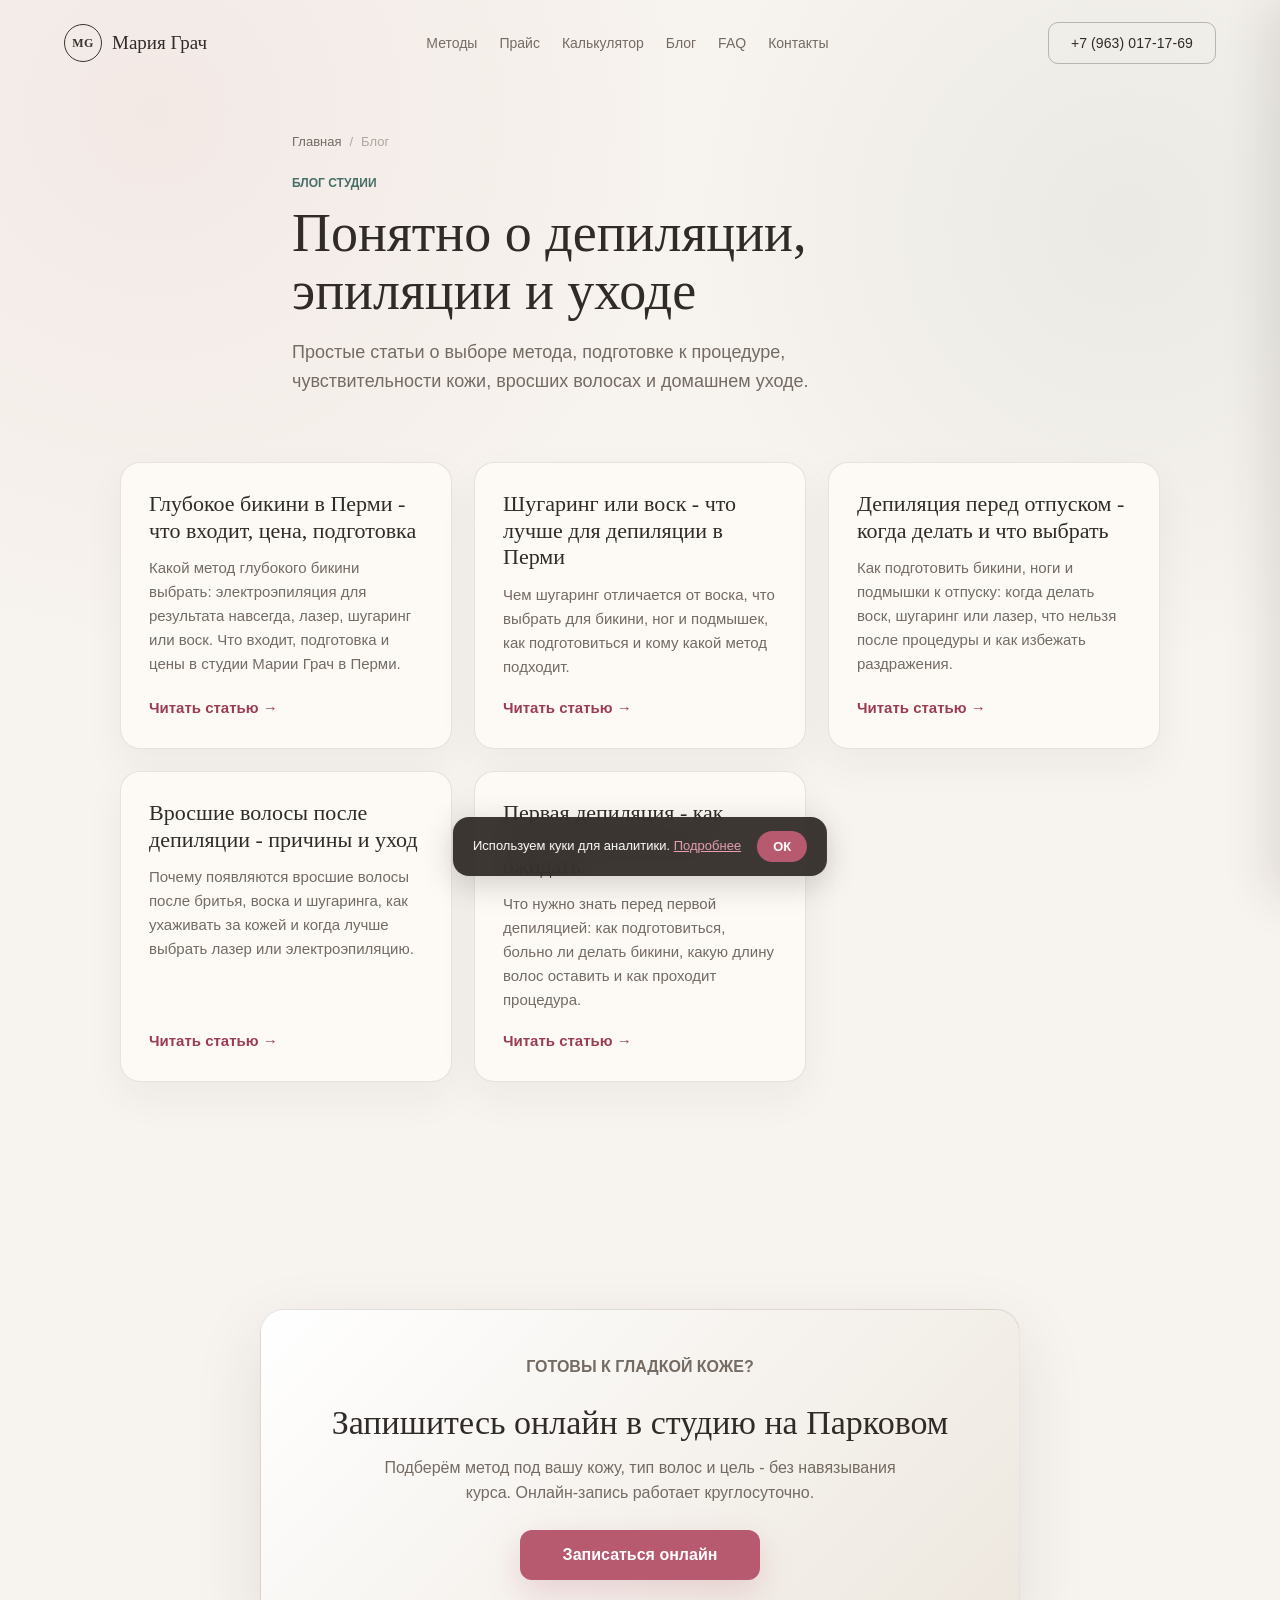
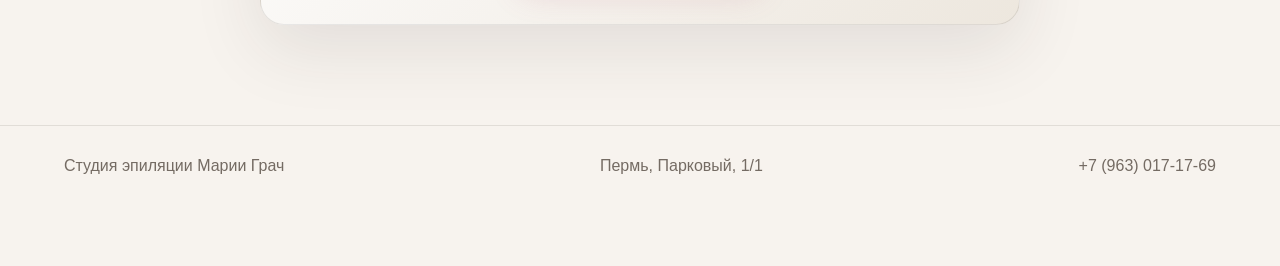
==== commit 927ade63: "Ссылка на калькулятор: пункт меню + ссылка в первом экране - «Калькулятор» в меню (десктоп + мобильн" ====
--- a/blog/index.html
+++ b/blog/index.html
@@ -13,6 +13,7 @@
     <meta property="og:image" content="https://www.grach-studio.ru/assets/img/hero.jpg">
     <link rel="canonical" href="https://www.grach-studio.ru/blog/">
     <link rel="icon" type="image/svg+xml" href="/favicon.svg">
+    <link rel="icon" href="/favicon.ico" sizes="any">
     <link rel="icon" type="image/png" sizes="32x32" href="/favicon-32.png">
     <link rel="apple-touch-icon" href="/apple-touch-icon.png">
     <!-- Yandex.Metrika counter -->
@@ -38,6 +39,7 @@
       <nav class="nav" aria-label="Основная навигация">
         <a href="/#methods">Методы</a>
         <a href="/#price">Прайс</a>
+        <a href="/#calculator">Калькулятор</a>
         <a href="/blog/">Блог</a>
         <a href="/#faq">FAQ</a>
         <a href="/#contacts">Контакты</a>
@@ -56,6 +58,7 @@
       <div class="nav-drawer-links">
         <a href="/#methods" data-drawer-link>Методы</a>
         <a href="/#price" data-drawer-link>Прайс</a>
+        <a href="/#calculator" data-drawer-link>Калькулятор</a>
         <a href="/blog/" data-drawer-link>Блог</a>
         <a href="/#faq" data-drawer-link>FAQ</a>
         <a href="/#contacts" data-drawer-link>Контакты</a>
--- a/styles.css
+++ b/styles.css
@@ -1276,6 +1276,262 @@
   margin-top: 18px;
 }
 
+.cost-calculator {
+  scroll-margin-top: 96px;
+  background:
+    linear-gradient(180deg, rgba(253, 250, 246, 0.88), rgba(247, 243, 238, 0.96)),
+    var(--bg);
+  border-top: 1px solid var(--line);
+}
+
+.calculator-shell {
+  display: grid;
+  gap: 24px;
+}
+
+.calculator-copy {
+  max-width: 780px;
+}
+
+.calculator-copy p:not(.eyebrow) {
+  color: var(--muted);
+  font-size: 17px;
+}
+
+.calculator-tool {
+  padding: clamp(16px, 3vw, 24px);
+  background: var(--surface);
+  border: 1px solid rgba(70, 60, 50, 0.10);
+  border-radius: 24px;
+  box-shadow: var(--shadow);
+}
+
+.calculator-tabs {
+  display: grid;
+  grid-template-columns: repeat(3, minmax(0, 1fr));
+  gap: 8px;
+  margin-bottom: 18px;
+  padding: 6px;
+  background: rgba(70, 60, 50, 0.06);
+  border-radius: 18px;
+}
+
+.calculator-tab {
+  min-height: 44px;
+  padding: 10px 14px;
+  color: var(--muted);
+  background: transparent;
+  border: 0;
+  border-radius: 13px;
+  font: inherit;
+  font-weight: 700;
+  cursor: pointer;
+  transition: color 0.2s ease, background 0.2s ease, box-shadow 0.2s ease;
+}
+
+.calculator-tab.is-active {
+  color: var(--ink);
+  background: #fff;
+  box-shadow: 0 10px 28px rgba(48, 43, 39, 0.08);
+}
+
+.calculator-layout {
+  display: grid;
+  grid-template-columns: minmax(0, 1fr) minmax(280px, 0.36fr);
+  gap: 20px;
+  align-items: start;
+}
+
+.calculator-panel {
+  display: none;
+}
+
+.calculator-panel.is-active {
+  display: block;
+}
+
+.calculator-options {
+  display: grid;
+  grid-template-columns: repeat(3, minmax(0, 1fr));
+  gap: 10px;
+}
+
+.calculator-options label,
+.electro-box label {
+  position: relative;
+  display: grid;
+  gap: 5px;
+  min-height: 86px;
+  padding: 14px 14px 14px 42px;
+  background: rgba(255, 255, 255, 0.72);
+  border: 1px solid rgba(70, 60, 50, 0.11);
+  border-radius: 14px;
+  cursor: pointer;
+  transition: border-color 0.2s ease, background 0.2s ease, transform 0.2s ease;
+}
+
+.calculator-options label:hover,
+.electro-box label:hover {
+  background: #fff;
+  border-color: rgba(183, 90, 112, 0.28);
+  transform: translateY(-1px);
+}
+
+.calculator-options input,
+.electro-box input[type="radio"] {
+  position: absolute;
+  top: 17px;
+  left: 14px;
+  width: 18px;
+  height: 18px;
+  accent-color: var(--rose);
+}
+
+.calculator-options label:has(input:checked),
+.electro-box label:has(input:checked) {
+  background: rgba(183, 90, 112, 0.08);
+  border-color: rgba(183, 90, 112, 0.42);
+}
+
+.calculator-options span,
+.electro-box span {
+  font-weight: 700;
+}
+
+.calculator-options b,
+.electro-box b {
+  color: var(--muted);
+  font-size: 13px;
+  font-weight: 600;
+}
+
+.electro-box {
+  display: grid;
+  gap: 16px;
+}
+
+.electro-box fieldset {
+  display: grid;
+  grid-template-columns: repeat(2, minmax(0, 1fr));
+  gap: 10px;
+  margin: 0;
+  padding: 0;
+  border: 0;
+}
+
+.electro-box legend {
+  grid-column: 1 / -1;
+  margin-bottom: 8px;
+  color: var(--muted);
+  font-weight: 700;
+}
+
+.minutes-control {
+  min-height: 0;
+  padding-left: 16px;
+  cursor: default;
+}
+
+.minutes-control input {
+  width: min(100%, 220px);
+  height: 48px;
+  padding: 0 14px;
+  color: var(--ink);
+  background: #fff;
+  border: 1px solid var(--line);
+  border-radius: 12px;
+  font: inherit;
+  font-size: 20px;
+  font-weight: 700;
+}
+
+.electro-box p {
+  margin: 0;
+  color: var(--muted);
+}
+
+.calculator-summary {
+  position: sticky;
+  top: 94px;
+  display: grid;
+  gap: 12px;
+  padding: 22px;
+  color: #fff;
+  background:
+    linear-gradient(145deg, rgba(183, 90, 112, 0.28), transparent 46%),
+    var(--deep);
+  border-radius: 20px;
+  box-shadow: 0 24px 60px rgba(42, 36, 32, 0.22);
+}
+
+.summary-label {
+  color: rgba(255, 255, 255, 0.62);
+  font-size: 13px;
+  font-weight: 700;
+  text-transform: uppercase;
+  letter-spacing: 0.08em;
+}
+
+.summary-total {
+  font-family: Georgia, "Times New Roman", serif;
+  font-size: clamp(34px, 4vw, 52px);
+  line-height: 1;
+}
+
+.summary-time {
+  color: #ffdce4;
+  font-size: 18px;
+  font-weight: 700;
+}
+
+.calculator-summary p {
+  margin: 0;
+  color: rgba(255, 255, 255, 0.72);
+}
+
+.calculator-summary .button {
+  width: 100%;
+  margin-top: 4px;
+  justify-content: center;
+}
+
+@media (max-width: 1100px) {
+  .calculator-layout {
+    grid-template-columns: 1fr;
+  }
+
+  .calculator-summary {
+    position: static;
+  }
+}
+
+@media (max-width: 860px) {
+  .calculator-options {
+    grid-template-columns: repeat(2, minmax(0, 1fr));
+  }
+}
+
+@media (max-width: 620px) {
+  .calculator-tool {
+    padding: 12px;
+    border-radius: 18px;
+  }
+
+  .calculator-tabs {
+    grid-template-columns: 1fr;
+  }
+
+  .calculator-options,
+  .electro-box fieldset {
+    grid-template-columns: 1fr;
+  }
+
+  .calculator-options label,
+  .electro-box label {
+    min-height: 74px;
+  }
+}
+
 .review-grid {
   grid-template-columns: repeat(3, minmax(0, 1fr));
 }
@@ -3255,3 +3511,98 @@
     border-radius: 20px;
   }
 }
+
+/* ============================================================
+   Калькулятор — суммарный расчёт по методам
+   ============================================================ */
+.electro-box .electro-include {
+  display: flex;
+  align-items: center;
+  gap: 10px;
+  min-height: 0;
+  padding: 12px 14px;
+}
+
+.electro-box .electro-include input {
+  position: static;
+  width: 18px;
+  height: 18px;
+  accent-color: var(--rose);
+}
+
+.electro-box .electro-include span {
+  font-weight: 700;
+}
+
+.electro-box.is-off fieldset,
+.electro-box.is-off .minutes-control,
+.electro-box.is-off > p {
+  opacity: 0.45;
+  pointer-events: none;
+}
+
+.summary-breakdown {
+  margin: 0;
+  padding: 0;
+  list-style: none;
+  display: grid;
+  gap: 8px;
+}
+
+.summary-breakdown:empty {
+  display: none;
+}
+
+.summary-breakdown li {
+  display: flex;
+  justify-content: space-between;
+  gap: 12px;
+  padding-bottom: 8px;
+  border-bottom: 1px solid rgba(255, 255, 255, 0.16);
+  font-size: 14px;
+  line-height: 1.35;
+}
+
+.summary-breakdown li span {
+  color: rgba(255, 255, 255, 0.82);
+}
+
+.summary-breakdown li b {
+  white-space: nowrap;
+  color: #fff;
+  font-weight: 700;
+}
+
+.calc-reset {
+  width: 100%;
+  min-height: 40px;
+  color: rgba(255, 255, 255, 0.82);
+  background: transparent;
+  border: 1px solid rgba(255, 255, 255, 0.32);
+  border-radius: 12px;
+  font: inherit;
+  font-weight: 600;
+  cursor: pointer;
+  transition: background 0.18s ease, border-color 0.18s ease;
+}
+
+.calc-reset:hover {
+  background: rgba(255, 255, 255, 0.12);
+  border-color: rgba(255, 255, 255, 0.5);
+}
+
+/* Ссылка на калькулятор в первом экране */
+.hero-calc-link {
+  display: inline-block;
+  margin-top: 14px;
+  color: var(--rose-dark);
+  font-size: 15px;
+  font-weight: 600;
+  text-decoration: none;
+  transition: opacity 0.18s ease, transform 0.18s ease;
+}
+
+.hero-calc-link:hover {
+  opacity: 0.72;
+  transform: translateX(2px);
+}
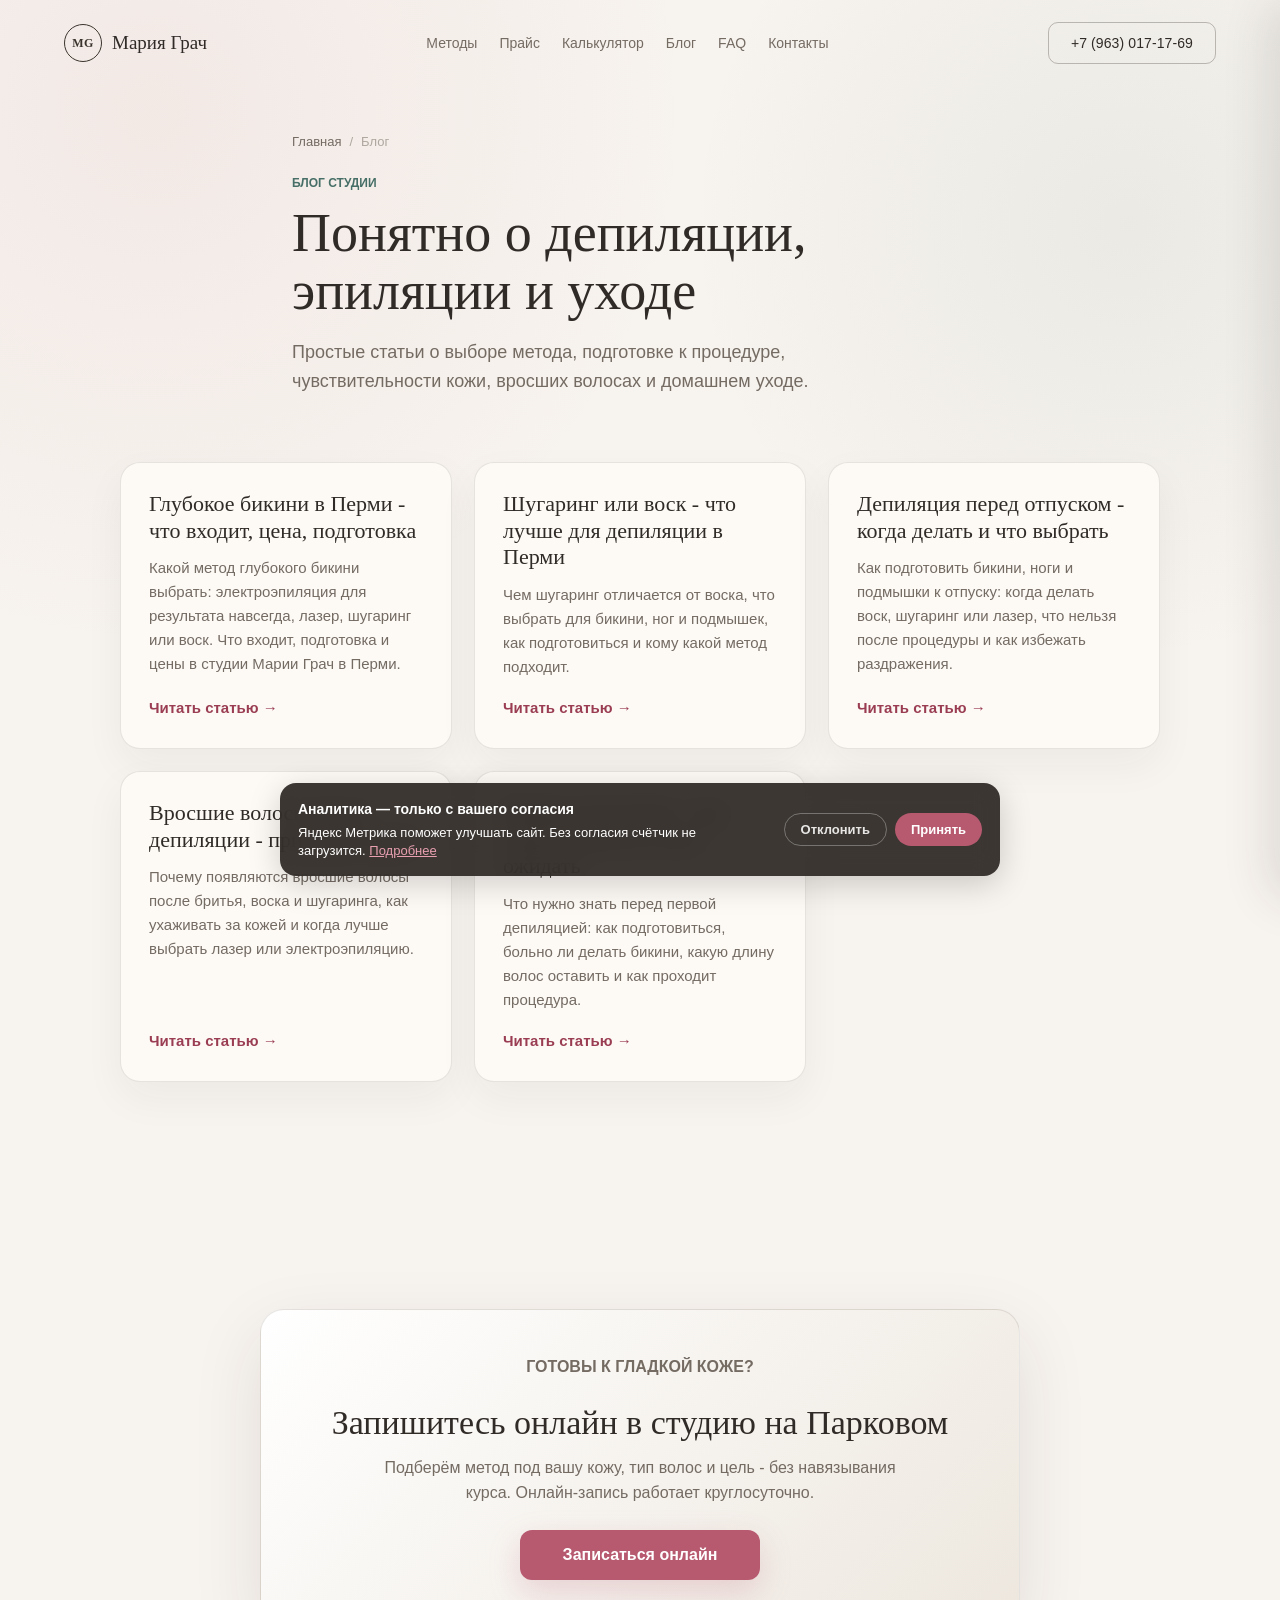
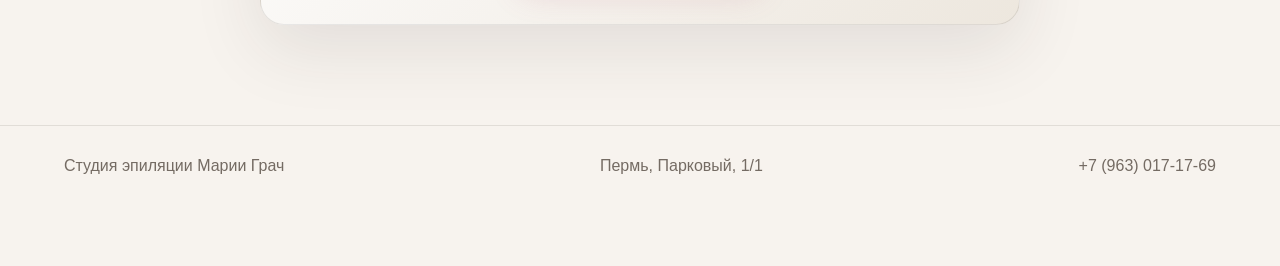
==== commit aa0f8c33: "Harden personal data handling and disable consultation form" ====
--- a/blog/index.html
+++ b/blog/index.html
@@ -9,26 +9,14 @@
     <meta property="og:title" content="Блог студии Марии Грач">
     <meta property="og:description" content="Разбираем простым языком лазер, электроэпиляцию, воск и шугаринг: без давления, страшилок и обещаний, которым нельзя верить.">
     <meta property="og:type" content="website">
-    <meta property="og:url" content="https://www.grach-studio.ru/blog/">
-    <meta property="og:image" content="https://www.grach-studio.ru/assets/img/hero.jpg">
-    <link rel="canonical" href="https://www.grach-studio.ru/blog/">
+    <meta property="og:url" content="https://grach-studio.ru/blog/">
+    <meta property="og:image" content="https://grach-studio.ru/assets/img/hero.jpg">
+    <link rel="canonical" href="https://grach-studio.ru/blog/">
     <link rel="icon" type="image/svg+xml" href="/favicon.svg">
     <link rel="icon" href="/favicon.ico" sizes="any">
     <link rel="icon" type="image/png" sizes="32x32" href="/favicon-32.png">
     <link rel="apple-touch-icon" href="/apple-touch-icon.png">
-    <!-- Yandex.Metrika counter -->
-    <script type="text/javascript">
-        (function(m,e,t,r,i,k,a){
-            m[i]=m[i]||function(){(m[i].a=m[i].a||[]).push(arguments)};
-            m[i].l=1*new Date();
-            for (var j = 0; j < document.scripts.length; j++) {if (document.scripts[j].src === r) { return; }}
-            k=e.createElement(t),a=e.getElementsByTagName(t)[0],k.async=1,k.src=r,a.parentNode.insertBefore(k,a)
-        })(window, document,'script','https://mc.yandex.ru/metrika/tag.js?id=109386062', 'ym');
-        ym(109386062, 'init', {ssr:true, webvisor:true, clickmap:true, ecommerce:"dataLayer", referrer: document.referrer, url: location.href, accurateTrackBounce:true, trackLinks:true});
-    </script>
-    <noscript><div><img src="https://mc.yandex.ru/watch/109386062" style="position:absolute; left:-9999px;" alt="" /></div></noscript>
-    <!-- /Yandex.Metrika counter -->
-    <link rel="stylesheet" href="/styles.css?v=20260612-1">
+    <link rel="stylesheet" href="/styles.css?v=20260725-1">
   </head>
   <body class="blog-page">
     <header class="site-header">
@@ -127,11 +115,18 @@
       <a href="https://dikidi.net/980738">Онлайн запись</a>
     </div>
 
-    <div class="cookie-banner" id="cookieBanner">
-      <p>Используем куки для аналитики. <a href="/privacy.html" target="_blank">Подробнее</a></p>
-      <button class="cookie-btn" id="cookieAccept">ОК</button>
+    <div class="cookie-banner" id="cookieBanner" role="dialog" aria-label="Настройки аналитики" hidden>
+      <div class="cookie-copy">
+        <strong>Аналитика — только с вашего согласия</strong>
+        <p>Яндекс Метрика поможет улучшать сайт. Без согласия счётчик не загрузится. <a href="/privacy.html">Подробнее</a></p>
+      </div>
+      <div class="cookie-actions">
+        <button class="cookie-btn cookie-btn-secondary" id="cookieDecline" type="button">Отклонить</button>
+        <button class="cookie-btn" id="cookieAccept" type="button">Принять</button>
+      </div>
     </div>
 
-    <script src="/script.js"></script>
+    <script src="/site-config.js?v=20260725-1"></script>
+    <script src="/script.js?v=20260725-1"></script>
   </body>
 </html>
--- a/styles.css
+++ b/styles.css
@@ -482,16 +482,21 @@
   z-index: 9000;
   display: flex;
   align-items: center;
-  gap: 16px;
-  padding: 14px 20px;
+  gap: 18px;
+  padding: 16px 18px;
   background: rgba(44, 38, 34, 0.92);
   backdrop-filter: blur(12px);
   border-radius: 16px;
   color: #fff;
   font-size: 13px;
-  max-width: min(520px, calc(100vw - 32px));
+  width: min(720px, calc(100vw - 32px));
+  max-width: 720px;
   box-shadow: 0 8px 32px rgba(0,0,0,0.18);
   transition: opacity 0.3s ease, transform 0.3s ease;
+}
+
+.cookie-banner[hidden] {
+  display: none;
 }
 
 .cookie-banner.is-hidden {
@@ -507,7 +512,7 @@
     right: 10px;
     transform: none;
     display: grid;
-    grid-template-columns: minmax(0, 1fr) auto;
+    grid-template-columns: 1fr;
     border-radius: 16px;
     max-width: none;
     width: calc(100% - 20px);
@@ -520,6 +525,17 @@
   }
 }
 
+.cookie-copy {
+  display: grid;
+  gap: 4px;
+  flex: 1;
+}
+
+.cookie-copy strong {
+  color: #fff;
+  font-size: 14px;
+}
+
 .cookie-banner p {
   margin: 0;
   line-height: 1.4;
@@ -536,6 +552,12 @@
 .cookie-banner a {
   color: #e8a0b0;
   text-decoration: underline;
+}
+
+.cookie-actions {
+  display: flex;
+  flex-shrink: 0;
+  gap: 8px;
 }
 
 .cookie-btn {
@@ -553,6 +575,16 @@
 
 .cookie-btn:hover {
   background: #A34862;
+}
+
+.cookie-btn-secondary {
+  color: rgba(255, 255, 255, 0.88);
+  background: transparent;
+  border: 1px solid rgba(255, 255, 255, 0.30);
+}
+
+.cookie-btn-secondary:hover {
+  background: rgba(255, 255, 255, 0.10);
 }
 
 .section {
@@ -1276,6 +1308,18 @@
   margin-top: 18px;
 }
 
+.trial-combo-note,
+.calculator-note {
+  margin: 12px 20px 18px;
+  color: var(--muted);
+  font-size: 14px;
+  line-height: 1.45;
+}
+
+.calculator-note {
+  margin: 12px 2px 0;
+}
+
 .cost-calculator {
   scroll-margin-top: 96px;
   background:
@@ -1308,7 +1352,7 @@
 
 .calculator-tabs {
   display: grid;
-  grid-template-columns: repeat(3, minmax(0, 1fr));
+  grid-template-columns: repeat(4, minmax(0, 1fr));
   gap: 8px;
   margin-bottom: 18px;
   padding: 6px;
@@ -1567,6 +1611,117 @@
   text-decoration: none;
 }
 
+.reviews-actions {
+  display: flex;
+  flex-wrap: wrap;
+  gap: 18px;
+  align-items: center;
+  margin-top: 22px;
+}
+
+.reviews-actions .reviews-source-link {
+  margin-top: 0;
+}
+
+.reviews-page {
+  background: var(--bg);
+}
+
+.reviews-hero {
+  padding: 150px clamp(20px, 5vw, 72px) 70px;
+  background:
+    linear-gradient(135deg, rgba(255, 255, 255, 0.84), rgba(247, 243, 238, 0.94)),
+    url("/assets/img/studio-equipment.jpg") center 38% / cover;
+  border-bottom: 1px solid var(--line);
+}
+
+.reviews-hero h1 {
+  max-width: 920px;
+  margin: 16px 0;
+  font-size: clamp(42px, 7vw, 86px);
+  line-height: 0.94;
+}
+
+.reviews-lead {
+  max-width: 780px;
+  color: var(--muted);
+  font-size: clamp(17px, 2.2vw, 22px);
+  line-height: 1.55;
+}
+
+.trust-strip {
+  display: flex;
+  flex-wrap: wrap;
+  gap: 10px;
+  margin-top: 28px;
+}
+
+.trust-strip span {
+  padding: 10px 14px;
+  background: rgba(255, 255, 255, 0.72);
+  border: 1px solid rgba(70, 60, 50, 0.11);
+  border-radius: 999px;
+  color: var(--muted);
+  font-size: 14px;
+}
+
+.trust-strip b {
+  color: var(--ink);
+}
+
+.review-grid-large blockquote {
+  background: var(--surface);
+}
+
+.context-grid {
+  display: grid;
+  grid-template-columns: repeat(4, minmax(0, 1fr));
+  gap: 14px;
+}
+
+.context-grid article,
+.facts-panel {
+  padding: 24px;
+  background: var(--surface);
+  border: 1px solid rgba(70, 60, 50, 0.10);
+  border-radius: 20px;
+  box-shadow: 0 18px 40px rgba(48, 43, 39, 0.06);
+}
+
+.context-grid h3 {
+  margin: 0 0 10px;
+  font-size: 20px;
+}
+
+.context-grid p,
+.facts-panel p {
+  margin: 0;
+  color: var(--muted);
+  line-height: 1.65;
+}
+
+.facts-panel {
+  display: grid;
+  gap: 14px;
+  max-width: 980px;
+}
+
+@media (max-width: 1100px) {
+  .context-grid {
+    grid-template-columns: repeat(2, minmax(0, 1fr));
+  }
+}
+
+@media (max-width: 680px) {
+  .reviews-hero {
+    padding-top: 118px;
+  }
+
+  .context-grid {
+    grid-template-columns: 1fr;
+  }
+}
+
 .contacts {
   display: grid;
   grid-template-columns: minmax(0, 1fr) auto;
@@ -1631,6 +1786,80 @@
   box-shadow:
     0 24px 58px rgba(70, 60, 50, 0.12),
     inset 0 1px 0 rgba(255, 255, 255, 0.92);
+}
+
+.consultation-form[hidden] {
+  display: none;
+}
+
+.consultation-hold {
+  display: grid;
+  gap: 14px;
+  padding: clamp(24px, 4vw, 38px);
+  background:
+    radial-gradient(circle at 100% 0%, rgba(183, 90, 112, 0.14), transparent 46%),
+    linear-gradient(145deg, rgba(255, 255, 255, 0.94), rgba(248, 242, 235, 0.86));
+  border: 1px solid rgba(70, 60, 50, 0.11);
+  border-radius: 24px;
+  box-shadow:
+    0 24px 58px rgba(70, 60, 50, 0.11),
+    inset 0 1px 0 rgba(255, 255, 255, 0.94);
+}
+
+.consultation-hold[hidden] {
+  display: none;
+}
+
+.consultation-status {
+  width: fit-content;
+  padding: 7px 11px;
+  color: var(--teal);
+  background: rgba(71, 111, 103, 0.10);
+  border: 1px solid rgba(71, 111, 103, 0.18);
+  border-radius: 999px;
+  font-size: 12px;
+  font-weight: 800;
+  letter-spacing: 0.04em;
+  text-transform: uppercase;
+}
+
+.consultation-hold h3 {
+  max-width: 480px;
+  margin: 0;
+  font-family: Georgia, "Times New Roman", serif;
+  font-size: clamp(24px, 3.4vw, 34px);
+  font-weight: 500;
+  line-height: 1.15;
+}
+
+.consultation-hold p {
+  margin: 0;
+  color: var(--muted);
+  font-size: 15px;
+  line-height: 1.6;
+}
+
+.consultation-hold-actions {
+  display: flex;
+  flex-wrap: wrap;
+  gap: 14px 18px;
+  align-items: center;
+  margin-top: 4px;
+}
+
+.consultation-phone {
+  color: var(--rose-dark);
+  border-bottom: 1px solid rgba(168, 75, 92, 0.30);
+  font-weight: 750;
+  text-decoration: none;
+}
+
+.form-trap {
+  position: absolute;
+  left: -10000px;
+  width: 1px;
+  height: 1px;
+  overflow: hidden;
 }
 
 .consultation-submit {
@@ -2826,29 +3055,29 @@
 }
 
 /* ── Quiz final screen CTA layout ───────────── */
-#qr-5 .qr-result-inner {
+#qr-6 .qr-result-inner {
   text-align: center;
 }
 
-#qr-5 .qr-title,
-#qr-5 .qr-lead,
-#qr-5 .qr-fineprint {
+#qr-6 .qr-title,
+#qr-6 .qr-lead,
+#qr-6 .qr-fineprint {
   margin-right: auto;
   margin-left: auto;
 }
 
-#qr-5 .qr-actions {
+#qr-6 .qr-actions {
   justify-content: center;
   margin: 0 0 16px;
 }
 
-#qr-5 .qr-actions .button {
+#qr-6 .qr-actions .button {
   min-width: min(100%, 240px);
   min-height: 54px;
   border-radius: 999px;
 }
 
-#qr-5 .qr-consult-link {
+#qr-6 .qr-consult-link {
   color: #4a403b;
   background: rgba(255, 255, 255, 0.44);
   border-color: rgba(163, 92, 106, 0.52);
@@ -2856,12 +3085,12 @@
 }
 
 @media (max-width: 640px) {
-  #qr-5 .qr-actions {
+  #qr-6 .qr-actions {
     display: grid;
     grid-template-columns: 1fr;
   }
 
-  #qr-5 .qr-actions .button {
+  #qr-6 .qr-actions .button {
     width: 100%;
   }
 
@@ -2974,7 +3203,7 @@
   }
 
   .cookie-banner {
-    grid-template-columns: minmax(0, 1fr) auto;
+    grid-template-columns: 1fr;
     align-items: center;
     justify-items: initial;
     padding: 8px 10px;
@@ -2983,9 +3212,22 @@
 
   .cookie-btn {
     width: auto;
-    min-width: 64px;
+    min-width: 96px;
     min-height: 34px;
     padding: 7px 14px;
+  }
+
+  .cookie-actions {
+    justify-content: stretch;
+  }
+
+  .cookie-actions .cookie-btn {
+    flex: 1;
+  }
+
+  .consultation-hold-actions .button {
+    width: 100%;
+    justify-content: center;
   }
 }
 
@@ -3593,16 +3835,11 @@
 
 /* Ссылка на калькулятор в первом экране */
 .hero-calc-link {
-  display: inline-block;
-  margin-top: 14px;
   color: var(--rose-dark);
-  font-size: 15px;
-  font-weight: 600;
-  text-decoration: none;
-  transition: opacity 0.18s ease, transform 0.18s ease;
+  background: rgba(255, 255, 255, 0.72);
+  border-color: rgba(168, 75, 92, 0.22);
 }
 
 .hero-calc-link:hover {
-  opacity: 0.72;
-  transform: translateX(2px);
-}
+  background: #fff;
+}
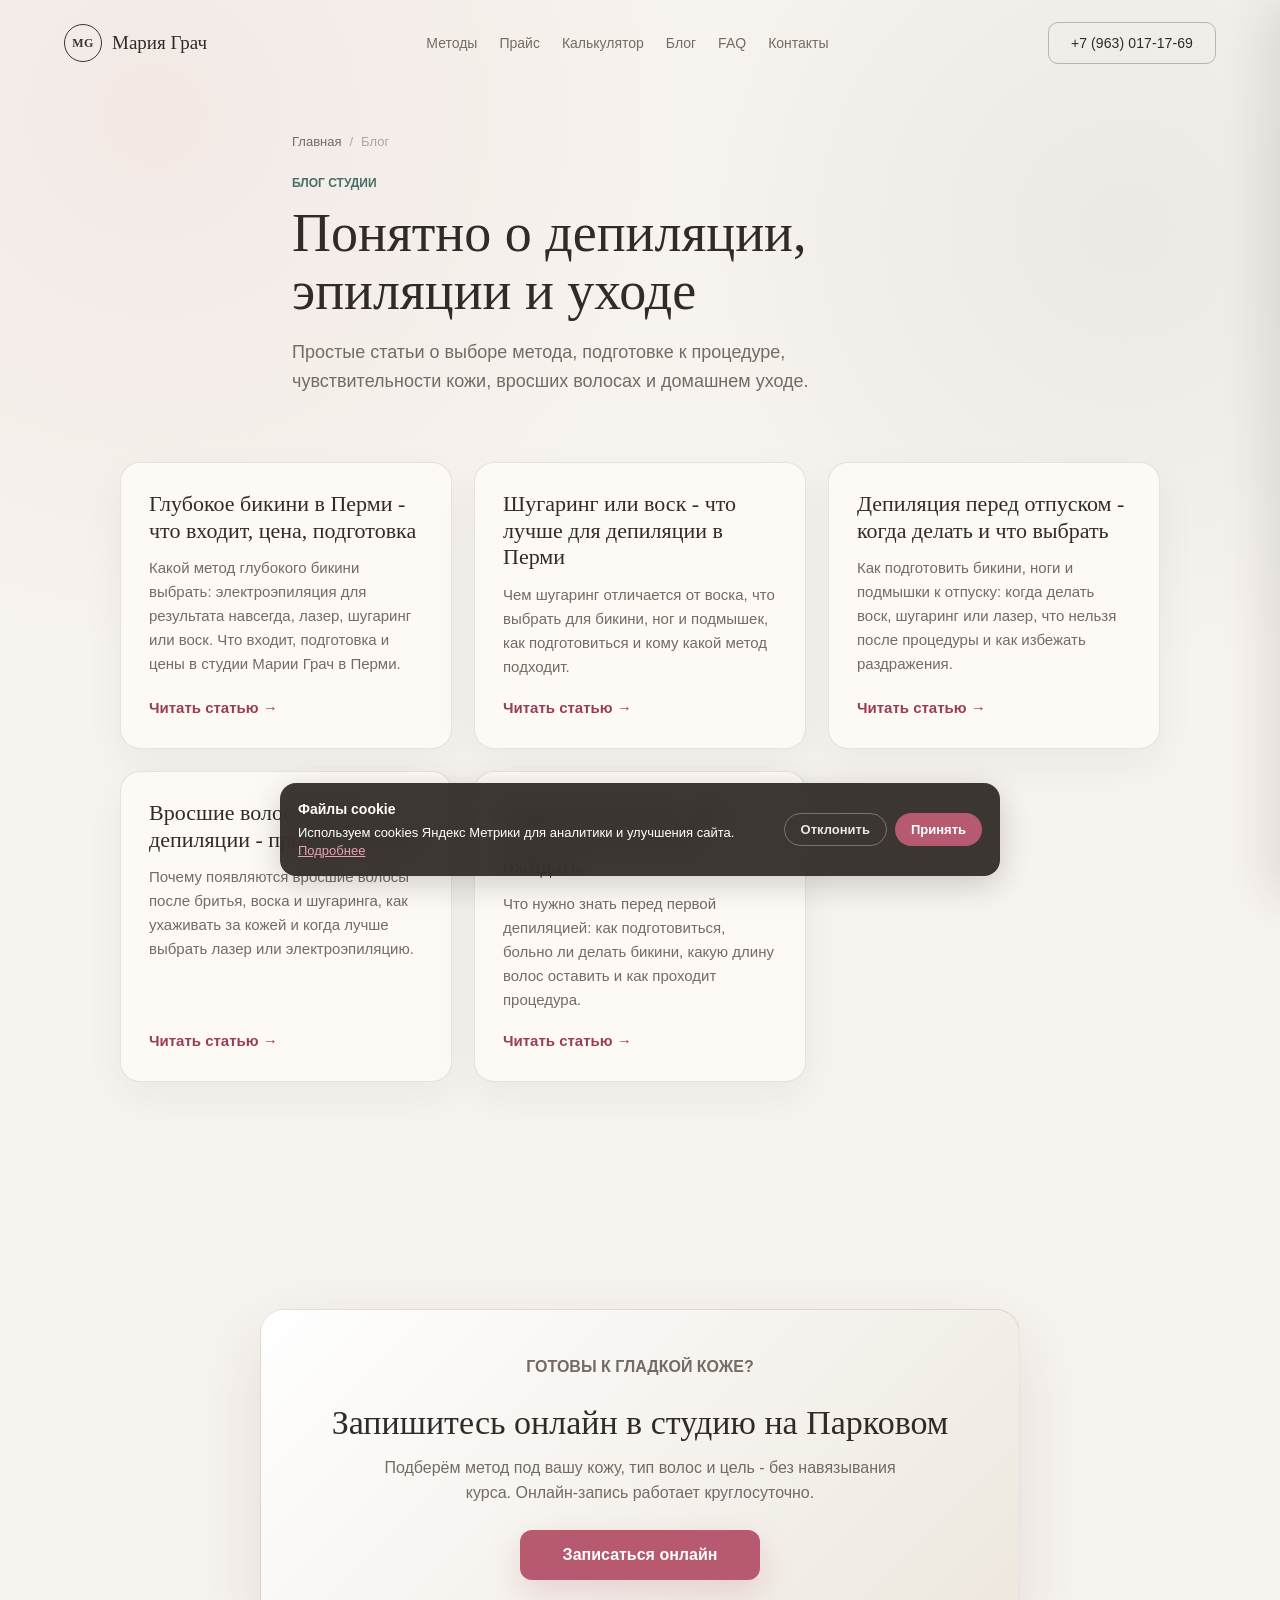
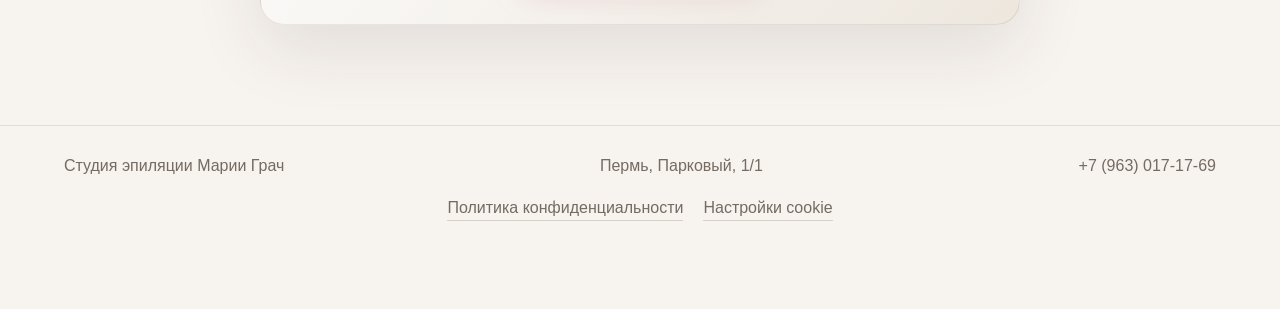
==== commit c3f1d8c9: "Add persistent privacy and cookie controls" ====
--- a/blog/index.html
+++ b/blog/index.html
@@ -109,16 +109,20 @@
       <span>Студия эпиляции Марии Грач</span>
       <span>Пермь, Парковый, 1/1</span>
       <a href="tel:+79630171769">+7 (963) 017-17-69</a>
+      <nav class="footer-legal-links" aria-label="Правовая информация">
+        <a href="/privacy.html">Политика конфиденциальности</a>
+        <button type="button" data-cookie-settings>Настройки cookie</button>
+      </nav>
     </footer>
 
     <div class="mobile-bar" aria-label="Быстрая запись">
       <a href="https://dikidi.net/980738">Онлайн запись</a>
     </div>
 
-    <div class="cookie-banner" id="cookieBanner" role="dialog" aria-label="Настройки аналитики" hidden>
+    <div class="cookie-banner" id="cookieBanner" role="dialog" aria-label="Согласие на использование файлов cookie" hidden>
       <div class="cookie-copy">
-        <strong>Аналитика — только с вашего согласия</strong>
-        <p>Яндекс Метрика поможет улучшать сайт. Без согласия счётчик не загрузится. <a href="/privacy.html">Подробнее</a></p>
+        <strong>Файлы cookie</strong>
+        <p>Используем cookies Яндекс Метрики для аналитики и улучшения сайта. <a href="/privacy.html">Подробнее</a></p>
       </div>
       <div class="cookie-actions">
         <button class="cookie-btn cookie-btn-secondary" id="cookieDecline" type="button">Отклонить</button>
--- a/styles.css
+++ b/styles.css
@@ -1792,66 +1792,25 @@
   display: none;
 }
 
-.consultation-hold {
-  display: grid;
-  gap: 14px;
-  padding: clamp(24px, 4vw, 38px);
-  background:
-    radial-gradient(circle at 100% 0%, rgba(183, 90, 112, 0.14), transparent 46%),
-    linear-gradient(145deg, rgba(255, 255, 255, 0.94), rgba(248, 242, 235, 0.86));
-  border: 1px solid rgba(70, 60, 50, 0.11);
-  border-radius: 24px;
-  box-shadow:
-    0 24px 58px rgba(70, 60, 50, 0.11),
-    inset 0 1px 0 rgba(255, 255, 255, 0.94);
-}
-
-.consultation-hold[hidden] {
+.consultation-contact-card {
+  padding: clamp(20px, 3vw, 28px);
+  background: rgba(255, 255, 255, 0.52);
+  border: 1px solid rgba(70, 60, 50, 0.10);
+  border-radius: 18px;
+}
+
+.consultation-contact-card[hidden] {
   display: none;
 }
 
-.consultation-status {
-  width: fit-content;
-  padding: 7px 11px;
-  color: var(--teal);
-  background: rgba(71, 111, 103, 0.10);
-  border: 1px solid rgba(71, 111, 103, 0.18);
-  border-radius: 999px;
-  font-size: 12px;
-  font-weight: 800;
-  letter-spacing: 0.04em;
-  text-transform: uppercase;
-}
-
-.consultation-hold h3 {
-  max-width: 480px;
-  margin: 0;
-  font-family: Georgia, "Times New Roman", serif;
-  font-size: clamp(24px, 3.4vw, 34px);
-  font-weight: 500;
-  line-height: 1.15;
-}
-
-.consultation-hold p {
-  margin: 0;
-  color: var(--muted);
-  font-size: 15px;
-  line-height: 1.6;
-}
-
-.consultation-hold-actions {
-  display: flex;
-  flex-wrap: wrap;
-  gap: 14px 18px;
-  align-items: center;
-  margin-top: 4px;
-}
-
-.consultation-phone {
-  color: var(--rose-dark);
-  border-bottom: 1px solid rgba(168, 75, 92, 0.30);
-  font-weight: 750;
-  text-decoration: none;
+.consultation-contact-actions {
+  display: grid;
+  gap: 10px;
+}
+
+.consultation-contact-button {
+  width: 100%;
+  min-height: 50px;
 }
 
 .form-trap {
@@ -1883,6 +1842,32 @@
 
 .footer a {
   text-decoration: none;
+}
+
+.footer-legal-links {
+  display: flex;
+  flex: 0 0 100%;
+  flex-wrap: wrap;
+  justify-content: center;
+  gap: 8px 20px;
+  padding-top: 4px;
+}
+
+.footer-legal-links a,
+.footer-legal-links button {
+  padding: 0;
+  color: inherit;
+  background: transparent;
+  border: 0;
+  border-bottom: 1px solid rgba(98, 88, 80, 0.22);
+  font: inherit;
+  cursor: pointer;
+}
+
+.footer-legal-links a:hover,
+.footer-legal-links button:hover {
+  color: var(--ink);
+  border-bottom-color: rgba(98, 88, 80, 0.48);
 }
 
 .mobile-bar {
@@ -3225,10 +3210,6 @@
     flex: 1;
   }
 
-  .consultation-hold-actions .button {
-    width: 100%;
-    justify-content: center;
-  }
 }
 
 /* ── Conversion refinements ───────────────────────────────────────── */
